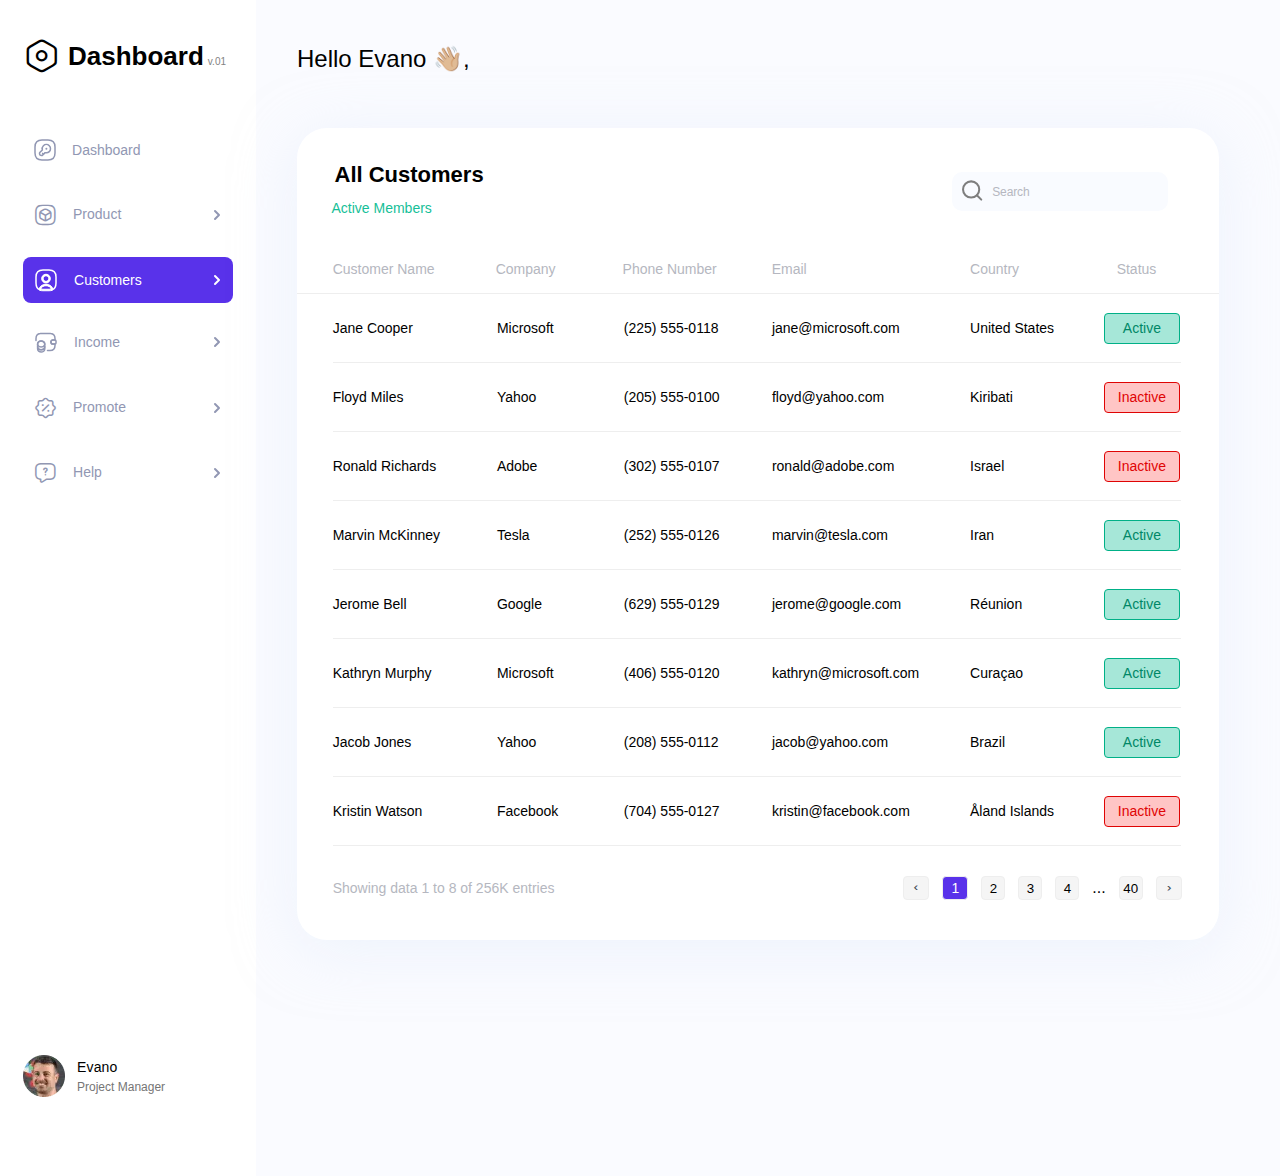
==== docs/index.html @ 61db4e08 "proj" ====
<!DOCTYPE html>
<html lang="en">

<head>
	<meta charset="UTF-8">
	<meta http-equiv="X-UA-Compatible" content="IE=edge">
	<meta name="viewport" content="width=device-width, initial-scale=1.0">
	<meta name="format-detection" content="telephone=no">
	
	<link rel="stylesheet" href="./css/home.min.css">
	<!-- <link rel="shortcut icon" href="img/favicon.ico"> -->
	<title>Home</title>
</head>

<body class="home">
  <div class="wrapper">
    <main class="main">
      <section class="board">
        <div class="board__container">
          <div class="board__block-content">
            <div class="board__block-title">
              <i class="setting"></i>
              <h2 class="board__title">Dashboard</h2>
              <span class="board__elem">v.01</span>
            </div>
            <nav class="board__nav">
              <ul class="board__list">
                <li class="nav-item">
                  <svg width="22" height="22" viewBox="0 0 22 22" fill="none" xmlns="http://www.w3.org/2000/svg">
                    <path d="M8 21H14C19 21 21 19 21 14V8C21 3 19 1 14 1H8C3 1 1 3 1 8V14C1 19 3 21 8 21Z"
                      stroke="#9197B3" stroke-width="1.5" stroke-linecap="round" stroke-linejoin="round" />
                    <path
                      d="M15.28 12.61C14.15 13.74 12.53 14.09 11.1 13.64L8.51001 16.22C8.33001 16.41 7.96001 16.53 7.69001 16.49L6.49001 16.33C6.09001 16.28 5.73001 15.9 5.67001 15.51L5.51001 14.31C5.47001 14.05 5.60001 13.68 5.78001 13.49L8.36001 10.91C7.92001 9.48 8.26001 7.86001 9.39 6.73001C11.01 5.11001 13.65 5.11001 15.28 6.73001C16.9 8.34001 16.9 10.98 15.28 12.61Z"
                      stroke="#9197B3" stroke-width="1.5" stroke-miterlimit="10" stroke-linecap="round"
                      stroke-linejoin="round" />
                    <path d="M9.45 15.28L8.59998 14.42" stroke="#9197B3" stroke-width="1.5" stroke-miterlimit="10"
                      stroke-linecap="round" stroke-linejoin="round" />
                    <path d="M12.3945 9.70001H12.4035" stroke="#9197B3" stroke-width="2" stroke-linecap="round"
                      stroke-linejoin="round" />
                  </svg>
                  <span class="nav-item__text">Dashboard</span>
                </li>
                <li class="nav-item">
    <i class="d"></i>
    <span class="nav-item__text">Product</span>
    <span class="nav-item__ic">
        <svg width="16" height="16" viewBox="0 0 16 16" fill="none" xmlns="http://www.w3.org/2000/svg">
            <path d="M6 12L10 8L6 4" stroke="#9197B3" stroke-width="2" stroke-linecap="round" stroke-linejoin="round" />
        </svg>
    </span>
</li>
                <li class="nav-item">
                  <svg width="24" height="24" viewBox="0 0 24 24" fill="none" xmlns="http://www.w3.org/2000/svg">
                    <path
                      d="M15.0006 22.7498H9.00063C7.68063 22.7498 6.58063 22.6198 5.65063 22.3398C5.31063 22.2398 5.09063 21.9098 5.11063 21.5598C5.36063 18.5698 8.39063 16.2197 12.0006 16.2197C15.6106 16.2197 18.6306 18.5598 18.8906 21.5598C18.9206 21.9198 18.7006 22.2398 18.3506 22.3398C17.4206 22.6198 16.3206 22.7498 15.0006 22.7498ZM6.72063 21.0598C7.38063 21.1898 8.13063 21.2498 9.00063 21.2498H15.0006C15.8706 21.2498 16.6206 21.1898 17.2806 21.0598C16.7506 19.1398 14.5606 17.7197 12.0006 17.7197C9.44063 17.7197 7.25063 19.1398 6.72063 21.0598Z"
                      fill="white" />
                    <path
                      d="M15 2H9C4 2 2 4 2 9V15C2 18.78 3.14 20.85 5.86 21.62C6.08 19.02 8.75 16.97 12 16.97C15.25 16.97 17.92 19.02 18.14 21.62C20.86 20.85 22 18.78 22 15V9C22 4 20 2 15 2ZM12 14.17C10.02 14.17 8.42 12.56 8.42 10.58C8.42 8.60002 10.02 7 12 7C13.98 7 15.58 8.60002 15.58 10.58C15.58 12.56 13.98 14.17 12 14.17Z"
                      stroke="white" stroke-width="1.5" stroke-linecap="round" stroke-linejoin="round" />
                    <path
                      d="M11.9999 14.92C9.60992 14.92 7.66992 12.97 7.66992 10.58C7.66992 8.19002 9.60992 6.25 11.9999 6.25C14.3899 6.25 16.3299 8.19002 16.3299 10.58C16.3299 12.97 14.3899 14.92 11.9999 14.92ZM11.9999 7.75C10.4399 7.75 9.16992 9.02002 9.16992 10.58C9.16992 12.15 10.4399 13.42 11.9999 13.42C13.5599 13.42 14.8299 12.15 14.8299 10.58C14.8299 9.02002 13.5599 7.75 11.9999 7.75Z"
                      fill="white" />
                  </svg>
                  <span class="nav-item__text">Customers</span>
                  <span class="nav-item__ic">
                    <svg width="16" height="16" viewBox="0 0 16 16" fill="none" xmlns="http://www.w3.org/2000/svg">
                      <path d="M6 12L10 8L6 4" stroke="#9197B3" stroke-width="2" stroke-linecap="round"
                        stroke-linejoin="round" />
                    </svg>
                  </span>
                </li>
                <li class="nav-item">
                  <svg width="24" height="24" viewBox="0 0 24 24" fill="none" xmlns="http://www.w3.org/2000/svg">
                    <path
                      d="M10.7516 16.8604V18.8904C10.7516 20.6104 9.15158 22.0004 7.18158 22.0004C5.21158 22.0004 3.60156 20.6104 3.60156 18.8904V16.8604C3.60156 18.5804 5.20158 19.8004 7.18158 19.8004C9.15158 19.8004 10.7516 18.5704 10.7516 16.8604Z"
                      stroke="#9197B3" stroke-width="1.5" stroke-linecap="round" stroke-linejoin="round" />
                    <path
                      d="M10.7501 14.11C10.7501 14.61 10.6101 15.07 10.3701 15.47C9.78006 16.44 8.57004 17.05 7.17004 17.05C5.77004 17.05 4.56003 16.43 3.97003 15.47C3.73003 15.07 3.59009 14.61 3.59009 14.11C3.59009 13.25 3.99007 12.48 4.63007 11.92C5.28007 11.35 6.17003 11.01 7.16003 11.01C8.15003 11.01 9.04006 11.36 9.69006 11.92C10.3501 12.47 10.7501 13.25 10.7501 14.11Z"
                      stroke="#9197B3" stroke-width="1.5" stroke-linecap="round" stroke-linejoin="round" />
                    <path
                      d="M10.7516 14.11V16.86C10.7516 18.58 9.15158 19.8 7.18158 19.8C5.21158 19.8 3.60156 18.57 3.60156 16.86V14.11C3.60156 12.39 5.20158 11 7.18158 11C8.17158 11 9.06161 11.35 9.71161 11.91C10.3516 12.47 10.7516 13.25 10.7516 14.11Z"
                      stroke="#9197B3" stroke-width="1.5" stroke-linecap="round" stroke-linejoin="round" />
                    <path
                      d="M22 10.9699V13.03C22 13.58 21.56 14.0299 21 14.0499H19.0399C17.9599 14.0499 16.97 13.2599 16.88 12.1799C16.82 11.5499 17.0599 10.9599 17.4799 10.5499C17.8499 10.1699 18.36 9.94995 18.92 9.94995H21C21.56 9.96995 22 10.4199 22 10.9699Z"
                      stroke="#9197B3" stroke-width="1.5" stroke-linecap="round" stroke-linejoin="round" />
                    <path
                      d="M2 10.5V8.5C2 5.78 3.64 3.88 6.19 3.56C6.45 3.52 6.72 3.5 7 3.5H16C16.26 3.5 16.51 3.50999 16.75 3.54999C19.33 3.84999 21 5.76 21 8.5V9.95001H18.92C18.36 9.95001 17.85 10.17 17.48 10.55C17.06 10.96 16.82 11.55 16.88 12.18C16.97 13.26 17.96 14.05 19.04 14.05H21V15.5C21 18.5 19 20.5 16 20.5H13.5"
                      stroke="#9197B3" stroke-width="1.5" stroke-linecap="round" stroke-linejoin="round" />
                  </svg>
                  <span class="nav-item__text">Income</span>
                  <span class="nav-item__ic">
                    <svg width="16" height="16" viewBox="0 0 16 16" fill="none" xmlns="http://www.w3.org/2000/svg">
                      <path d="M6 12L10 8L6 4" stroke="#9197B3" stroke-width="2" stroke-linecap="round"
                        stroke-linejoin="round" />
                    </svg>
                  </span>
                </li>
                <li class="nav-item">
    <i class="discount"></i>
    <span class="nav-item__text">Promote</span>
    <span class="nav-item__ic">
        <svg width="16" height="16" viewBox="0 0 16 16" fill="none" xmlns="http://www.w3.org/2000/svg">
            <path d="M6 12L10 8L6 4" stroke="#9197B3" stroke-width="2" stroke-linecap="round" stroke-linejoin="round" />
        </svg>
    </span>
</li>
                <li class="nav-item">
    <i class="question"></i>
    <span class="nav-item__text">Help</span>
    <span class="nav-item__ic">
        <svg width="16" height="16" viewBox="0 0 16 16" fill="none" xmlns="http://www.w3.org/2000/svg">
            <path d="M6 12L10 8L6 4" stroke="#9197B3" stroke-width="2" stroke-linecap="round" stroke-linejoin="round" />
        </svg>
    </span>
</li>
              </ul>
            </nav>
          </div>
          <div class="board__block-user">
            <div class="board__pic">
              <picture>
                <source type="image/webp" srcset="img/gallery/avatar.webp">
                <img src="img/gallery/avatar.png" alt="user">
              </picture>
            </div>
            <div class="board__block-name">
              <span class="board__name">Evano</span>
              <span class="board__desc">Project Manager</span>
            </div>
          </div>
        </div>
      </section>

      <section class="data">
        <div class="data__container">
          <h2 class="visually-hidden">Data base</h2>
          <p class="data__main-text">Hello Evano 👋🏼,</p>
          <div class="data__box">
            <div class="data__board">
              <div class="data__block-text">
                <p class="data__subtitle">All Customers</p>
                <p class="data__text">Active Members</p>
              </div>
              <div class="data__field-wrap">
                <div class="data__field-body">
                  <svg width="24" height="24" viewBox="0 0 24 24" fill="none" xmlns="http://www.w3.org/2000/svg">
                    <path
                      d="M11 19C15.4183 19 19 15.4183 19 11C19 6.58172 15.4183 3 11 3C6.58172 3 3 6.58172 3 11C3 15.4183 6.58172 19 11 19Z"
                      stroke="#7E7E7E" stroke-width="2" stroke-linecap="round" stroke-linejoin="round" />
                    <path d="M21 21L16.65 16.65" stroke="#7E7E7E" stroke-width="2" stroke-linecap="round"
                      stroke-linejoin="round" />
                  </svg>
                  <input class="data__field" type="text" name="texting" placeholder="Search">
                </div>
              </div>
            </div>
            <div class="data__table">
              <div class="data__main-row">
                <span class="data__row-text">Customer Name</span>
                <span class="data__row-text">Company</span>
                <span class="data__row-text">Phone Number</span>
                <span class="data__row-text">Email</span>
                <span class="data__row-text">Country</span>
                <span class="data__row-text">Status</span>
              </div>
              <ul class="data__list">
                <li class="row-active">
    <span class="row-active__text">Jane Cooper</span>
    <span class="row-active__text">Microsoft</span>
    <span class="row-active__text">(225) 555-0118</span>
    <span class="row-active__text">jane@microsoft.com</span>
    <span class="row-active__text">United States</span>
    <span class="active">Active</span>
</li>
                <li class="row-active">
    <span class="row-active__text">Floyd Miles</span>
    <span class="row-active__text">Yahoo</span>
    <span class="row-active__text">(205) 555-0100</span>
    <span class="row-active__text">floyd@yahoo.com</span>
    <span class="row-active__text">Kiribati</span>
    <span class="inactive">Inactive</span>
</li>
                <li class="row-active">
    <span class="row-active__text">Ronald Richards</span>
    <span class="row-active__text">Adobe</span>
    <span class="row-active__text">(302) 555-0107</span>
    <span class="row-active__text">ronald@adobe.com</span>
    <span class="row-active__text">Israel</span>
    <span class="inactive">Inactive</span>
</li>
                <li class="row-active">
    <span class="row-active__text">Marvin McKinney</span>
    <span class="row-active__text">Tesla</span>
    <span class="row-active__text">(252) 555-0126</span>
    <span class="row-active__text">marvin@tesla.com</span>
    <span class="row-active__text">Iran</span>
    <span class="active">Active</span>
</li>
                <li class="row-active">
    <span class="row-active__text">Jerome Bell</span>
    <span class="row-active__text">Google</span>
    <span class="row-active__text">(629) 555-0129</span>
    <span class="row-active__text">jerome@google.com</span>
    <span class="row-active__text">Réunion</span>
    <span class="active">Active</span>
</li>
                <li class="row-active">
    <span class="row-active__text">Kathryn Murphy</span>
    <span class="row-active__text">Microsoft</span>
    <span class="row-active__text">(406) 555-0120</span>
    <span class="row-active__text">kathryn@microsoft.com</span>
    <span class="row-active__text">Curaçao</span>
    <span class="active">Active</span>
</li>
                <li class="row-active">
    <span class="row-active__text">Jacob Jones</span>
    <span class="row-active__text">Yahoo</span>
    <span class="row-active__text">(208) 555-0112</span>
    <span class="row-active__text">jacob@yahoo.com</span>
    <span class="row-active__text">Brazil</span>
    <span class="active">Active</span>
</li>
                <li class="row-active">
    <span class="row-active__text">Kristin Watson</span>
    <span class="row-active__text">Facebook</span>
    <span class="row-active__text">(704) 555-0127</span>
    <span class="row-active__text">kristin@facebook.com</span>
    <span class="row-active__text">Åland Islands</span>
    <span class="inactive">Inactive</span>
</li>
              </ul>
            </div>
            <div class="data__footer-block">
              <p class="data__par">Showing data 1 to 8 of 256K entries</p>
              <ul class="data__pagination">
                <li class="data__item">
                  <button class="data__pag"><i class="arrow-pag"></i></button>
                </li>
                <li class="pag"><button class="pag__text pag-btn">1</button></li>
                <li class="pag"><button class="pag__text pag-btn">2</button></li>
                <li class="pag"><button class="pag__text pag-btn">3</button></li>
                <li class="pag"><button class="pag__text pag-btn">4</button></li>
                <span class="data__points">...</span>
                <li class="pag"><button class="pag__text pag-btn">40</button></li>
                <li class="data__item">
                  <button class="data__pag data__pag-second"><i class="arrow-pag"></i></button>
                </li>
              </ul>
            </div>
          </div>
        </div>
      </section>
    </main>
  </div>
  
<script src="js/script.min.js"></script>
</body>

</html>
---- docs/css/home.min.css ----
@charset "UTF-8";html{scroll-behavior:smooth}a,abbr,acronym,address,applet,article,aside,audio,b,big,blockquote,body,canvas,caption,center,cite,code,dd,del,details,dfn,div,dl,dt,em,embed,fieldset,figcaption,figure,footer,form,h1,h2,h3,h4,h5,h6,header,hgroup,html,i,iframe,img,input,ins,kbd,label,legend,li,mark,menu,nav,object,ol,output,p,pre,q,ruby,s,samp,section,small,span,strike,strong,sub,summary,sup,table,tbody,td,textarea,tfoot,th,thead,time,tr,tt,u,ul,var,video{margin:0;padding:0;border:0;font-size:100%;font:inherit;vertical-align:baseline;box-sizing:border-box}body,html{position:relative;min-height:100%}article,aside,details,figcaption,figure,footer,header,hgroup,menu,nav,section{display:block}ol,ul{list-style:none}blockquote,q{quotes:none}blockquote:after,blockquote:before,q:after,q:before{content:"";content:none}table{border-collapse:collapse;border-spacing:0}a{color:inherit;text-decoration:none}input{color:inherit}input::-moz-placeholder{color:inherit;font-size:1em}input::placeholder{color:inherit;font-size:1em}input:focus{outline:0}button{color:inherit;border:none;background-color:transparent;padding:0}@font-face{font-family:Montserrat;font-display:swap;font-style:normal;font-weight:400;src:url(../fonts/Poppins-Regular.woff) format("woff"),url(../fonts/Poppins-Regular.woff2) format("woff2")}@font-face{font-family:Montserrat;font-display:swap;font-style:normal;font-weight:500;src:url(../fonts/Poppins-Medium.woff) format("woff"),url(../fonts/Poppins-Medium.woff2) format("woff2")}@font-face{font-family:Montserrat;font-display:swap;font-style:normal;font-weight:600;src:url(../fonts/Poppins-SemiBold.woff) format("woff"),url(../fonts/Poppins-SemiBold.woff2) format("woff2")}@font-face{font-family:icons;src:url(../fonts/icons.eot?ddprne);src:url(../fonts/icons.eot?ddprne#iefix) format("embedded-opentype"),url(../fonts/icons.ttf?ddprne) format("truetype"),url(../fonts/icons.woff?ddprne) format("woff"),url(../fonts/icons.svg?ddprne#icomoon) format("svg");font-weight:400;font-style:normal;font-display:block}i{font-family:icons!important;speak:never;font-style:normal;font-weight:400;font-variant:normal;text-transform:none;line-height:1;-webkit-font-smoothing:antialiased;-moz-osx-font-smoothing:grayscale}.d:before{content:"\e900"}.arrow:before{content:"\e901"}.arrow-pag:before{content:"\e902"}.discount:before{content:"\e903"}.key:before{content:"\e904"}.question:before{content:"\e905"}.search:before{content:"\e906"}.setting:before{content:"\e907"}.user:before{content:"\e908"}.wallet:before{content:"\e909"}body.lock{overflow:hidden}body{line-height:1;font-family:Poppins,sans-serif;font-size:1em;font-weight:400}[class*=__container]{padding-left:5.3333333333%;padding-right:5.3333333333%}.wrapper{display:flex;flex-direction:column;justify-content:space-between;min-height:100vh}main{flex:1 1 auto}img{max-width:100%;height:auto}.visually-hidden{position:absolute;width:1px;height:1px;margin:-1px;border:0;padding:0;white-space:nowrap;-webkit-clip-path:inset(100%);clip-path:inset(100%);clip:rect(0 0 0 0);overflow:hidden}.header{position:relative}.header__body{min-height:70px;display:flex;justify-content:space-between;align-items:center}.header__logo{z-index:2;font-size:35px;transition:.3s}.header__list{display:flex;gap:15px}.header__list li{cursor:pointer;transition:.3s;font-size:1.875em;line-height:.8}.header__list a{display:flex;justify-content:center}.header.active:before{left:0}.burger{position:relative;z-index:2;min-height:40px;width:40px;margin-left:-5px;display:flex;align-items:center;justify-content:center;transition:.3s;cursor:pointer}.burger__wrapper{width:30px;height:20px;position:relative;display:flex;flex-direction:column}.burger__wrapper span,.burger__wrapper:after,.burger__wrapper:before{width:100%;height:2px;background-color:#000;transition:.3s;transform:translate(0,0);position:relative;left:0}.burger__wrapper:before{content:"";animation:.7s forwards burgerTopDisabled}.burger__wrapper:after{content:"";animation:.7s forwards burgerBottomDisabled}.burger__wrapper span{top:50%;transform:translate(0,-150%);transition:background-color .3s,transform .3s}@keyframes burgerTopDisabled{0%{top:50%;transform:translate(0,-50%) rotate(-45deg)}50%{top:50%;transform:translate(0,-50%)}100%{top:0;transform:translate(0,0)}}@keyframes burgerBottomDisabled{0%{top:50%;transform:translate(0,-250%) rotate(45deg)}50%{top:50%;transform:translate(0,-250%)}100%{top:100%;transform:translate(0,-300%)}}.burger.active .burger__wrapper:before{animation:.7s forwards burgerTopActive}.burger.active .burger__wrapper span{transform:translate(0,-150%) scale(0);transition:background-color .3s,transform .3s .3s}.burger.active .burger__wrapper:after{animation:.7s forwards burgerBottomActive}@keyframes burgerTopActive{0%{top:0;transform:translate(0,0)}50%{top:50%;transform:translate(0,-50%)}100%{top:50%;transform:translate(0,-50%) rotate(-45deg)}}@keyframes burgerBottomActive{0%{top:100%;transform:translate(0,-300%)}50%{top:50%;transform:translate(0,-250%)}100%{top:50%;transform:translate(0,-250%) rotate(45deg)}}.pop-up{position:fixed;background-color:rgba(0,0,0,.9);width:100vw;height:100vh;z-index:100}.pop-up.active{z-index:100;opacity:1;pointer-events:all}.pop-up__wrapper{position:absolute;top:0;left:0;bottom:0;right:0;padding:200px}.pop-up__body{overflow:auto;max-height:100%;background-color:rgba(233,233,233,.33);padding:50px}.pop-up__body p{font-size:1.5em;line-height:1.3333333333;color:#fff}.spoiler{padding-left:20px;padding-right:20px;background-color:#000;color:#fff}.spoiler__preview{cursor:pointer;padding-top:20px;padding-bottom:20px;position:relative;display:flex;justify-content:space-between;align-items:center}.spoiler__icon{transition:.3s}.spoiler__wrapper{height:0;overflow:hidden;transition:.5s}.spoiler__body{padding-top:30px;padding-bottom:30px}.spoiler.opened .spoiler__icon{transform:rotate(180deg)}.dropdown{position:relative;margin-bottom:25px}.dropdown__select{display:flex;justify-content:space-between;align-items:center;cursor:pointer;padding:15px;background-color:rgba(31,51,71,.9);border-radius:5px;text-align:center;transition:background .3s}.dropdown__select:hover{background:#323741}.dropdown__selected{font-size:1.25em;line-height:1.2;color:#fff}.dropdown__caret{width:0;height:0;border-left:9px solid transparent;border-right:9px solid transparent;border-top:8px solid #fff;transition:.3s}.dropdown__menu{display:none;background-color:#fff;position:absolute;left:50%;transform:translateX(-50%);transition:.2s;display:0;opacity:0;z-index:1;width:100%;border:1px solid #d3d3d3}.dropdown__item{padding:15px;font-size:1.125em;line-height:1.3333333333;cursor:pointer;color:#1f3347}.dropdown__item:hover{background:#dcdcdc}.caret-rotate{transform:rotate(180deg)}.dropdown-active{background:#d3d3d3}.menu-open{display:block;opacity:1}.opened .arrow{transform:rotate(270deg)}.opened .footer__column-block-text{height:auto}.active{display:flex;justify-content:center;align-items:center;color:#008767;background-color:rgba(22,192,152,.3803921569);border:1px solid #00b087;border-radius:4px;padding:4px 12px;font-size:.875em;line-height:1.5;font-weight:500}.inactive{display:flex;justify-content:center;align-items:center;color:#df0404;background-color:#ffc5c5;border:1px solid #df0404;border-radius:4px;padding:4px 12px;font-size:.875em;line-height:1.5;font-weight:500}.nav-item{color:#9197b3;display:flex;align-items:center;gap:16px;cursor:pointer;border-radius:8px;padding:11px 8px 11px 11px}.nav-item:hover{background-color:#c9bdf8}.nav-item:hover .nav-item__text{color:#fff}.nav-item:hover svg path{stroke:#fff}.nav-item:hover .d,.nav-item:hover .discount,.nav-item:hover .question{color:#fff}.nav-item__text{font-weight:500;font-size:.875em;line-height:1.5}.nav-item__ic{display:flex;justify-content:center;align-items:center;margin-left:auto}.nav-item svg path{stroke:#9197b3}.nav-item.current{background-color:#5932ea}.nav-item.current .nav-item__text{color:#fff}.nav-item.current svg path{stroke:#fff}.nav-item.current .d,.nav-item.current .discount,.nav-item.current .question{color:#fff}.nav-item:nth-child(4){margin-top:-4px}.d,.discount,.question{font-size:1.4375em}.pag__text{display:flex;justify-content:center;align-items:center;width:24px;height:24px;background:#f5f5f5;border:1px solid #eee;border-radius:4px}.row-active{padding-top:19px;padding-bottom:19px;display:grid;grid-template-columns:17.6% 13.2% 15.7% 21.6% 14% 9%;align-items:center;gap:15px;position:relative}.row-active::after{content:"";position:absolute;background-color:#eee;width:100%;height:1px;bottom:0}.row-active__text{display:inline-block;font-weight:500;font-size:.875em;line-height:1.5}.btn{cursor:pointer;border-radius:.5rem;background-color:#00e1ff;min-width:100px;max-width:300px;min-height:40px;max-height:70px;transition:.3s;padding:10px 15px}.btn:hover{transform:scale(1.2);background-color:#42d9ff}.btn:active{background-color:#0eebff}.btn.modify{color:red;background-color:#000}.main{display:flex}.board{flex:0 1 21.25vw}.board__container{height:100%;display:flex;flex-direction:column;justify-content:space-between;padding-top:37px;padding-left:9%;padding-right:9%}.board__block-title{display:flex;margin-bottom:52px}.board__title{font-weight:600;font-size:1.625em;line-height:1.5;color:#000;margin-right:4px}.board__elem{font-weight:500;font-size:.625em;line-height:1.5;color:#838383;align-self:flex-end;padding-bottom:7px}.board__list{display:flex;flex-direction:column;gap:20px}.board__block-user{margin-top:auto;display:flex;padding-bottom:76px;gap:12px}.board__block-name{display:flex;flex-direction:column;padding-top:2px}.board__name{color:#000;display:block;font-size:.875em;line-height:1.5;letter-spacing:.01em}.board__desc{color:#757575;font-size:.75em;line-height:1.5;display:block}.setting{color:#000;font-size:2.3125em;margin-right:8px}.arrow{color:red;font-size:.625em}.data{background-color:#fafbff;flex:1 1 auto}.data__container{padding:41px 8.4% 23% 6.3%}.data__main-text{color:#000;font-weight:500;font-size:1.5em;line-height:1.5;margin-bottom:51px}.data__box{background-color:#fff;box-shadow:0 10px 60px rgba(226,236,249,.5);border-radius:30px}.data__board{display:flex;justify-content:space-between;flex-wrap:wrap;gap:15px;padding-top:30px;padding-left:3.75%;padding-right:5.5%;margin-bottom:26px}.data__subtitle{font-weight:600;font-size:1.375em;line-height:1.5;color:#000;margin-bottom:7px;padding-left:3px}.data__text{color:#16c098;font-size:.875em;line-height:1.5}.data__field-wrap{padding-top:14px;flex:0 1 auto;align-self:flex-start;max-width:216px}.data__field-wrap svg{width:29px;height:27px}.data__field-wrap svg path{stroke:#7e7e7e}.data__field-body{display:flex;gap:8px;background-color:#f9fbff;border-radius:10px;padding:5px 8px 7px}.data__field{background-color:transparent;width:100%;height:auto}.data__field::-moz-placeholder{color:#b5b7c0;font-size:.75em;line-height:1.5;letter-spacing:-.01em}.data__field::placeholder{color:#b5b7c0;font-size:.75em;line-height:1.5;letter-spacing:-.01em}.data__main-row{display:grid;grid-template-columns:18% 13.6% 16.3% 22.3% 16% 10%;gap:15px;flex-wrap:wrap;position:relative;padding:14px 6.875% 14px 3.875%}.data__main-row::after{content:"";position:absolute;background-color:#eee;width:100%;height:1px;bottom:0}.data__row-text{display:block;color:#b5b7c0;font-weight:500;font-size:.875em;line-height:1.5;width:-moz-max-content;width:max-content}.data__list{padding-left:3.875%;padding-right:4.125%}.data__footer-block{display:flex;justify-content:space-between;padding:30px 4% 40px 3.875%}.data__par{font-weight:500;font-size:.875em;line-height:1.5;color:#b5b7c0;padding-top:2px}.data__pagination{display:flex;gap:13px}.data__pag{display:flex;justify-content:center;align-items:center;width:26px;height:24px;background:#f5f5f5;border:1px solid #eee;border-radius:4px;font-weight:500;cursor:pointer}.data__pag .active{background-color:#5932ea}.data__points{padding-top:4px}.data__pag-second .arrow-pag{transform:rotate(180deg)}.pag-btn{cursor:pointer;width:24px;height:24px}.pag-btn:hover{background-color:#c9bdf8}.pag-btn.active{background-color:#5932ea;color:#fff}.arrow-pag{color:#404b52;font-size:.4375em}@media (min-width:1000px){.header__logo:hover{transform:scale(1.2)}.header__list{align-items:center}.header__list li:hover{transform:scale(1.2)}.accord__preview i,.burger{display:none}}@media (max-width:1349px){.board{flex:0 1 20vw}.data__container{padding-left:4%;padding-right:6%}}@media (max-width:1249px){.active,.inactive{padding:4px 7px}.board__title{font-size:1.4375em;line-height:1.1739130435}.board__elem{padding-bottom:2px}.setting{font-size:1.4375em}}@media (max-width:1149px){.nav-item{padding:11px 6px 11px 8px}.row-active{grid-template-columns:16% 11% 15.7% 23.6% 14% 9.8%}.board{flex:0 1 18vw}.board__container{padding-left:5%;padding-right:5%}.board__title{font-size:1.1875em;line-height:1.3157894737;margin-right:3px}.setting{font-size:1.25em;margin-right:3px}.data__container{padding-left:3%;padding-right:4.5%}.data__main-row{grid-template-columns:16% 11% 15.7% 22.6% 14% 9.8%;padding-left:2.625%;padding-right:2.875%}.data__list{padding-left:2.625%;padding-right:2.875%}.data__footer-block{flex-wrap:wrap;gap:35px;padding-left:2.625%;padding-right:2.875%}}@media (max-width:999px){.header:before{content:"";position:absolute;top:0;left:-100vw;height:100%;background-color:#a7afe2;z-index:1;transition:.3s}.header__nav{overflow:auto;left:-100vw;top:0;height:100vh;position:absolute;background-color:#a7afe2;transition:.3s;padding:100px 3.90625% 20px}.header__list{flex-direction:column}.header.active .header__nav{left:0}.accord__column{position:relative}.accord__column:not(:last-child)::after{content:"";position:absolute;bottom:0;background-color:rgba(17,17,17,.2);width:100%;height:1px}.accord__preview{display:flex;align-items:center;justify-content:space-between;padding:15px 0}.accord__preview i{transform:rotate(90deg);transition:.5s}.accord__column-block-text{height:0;overflow:hidden;transition:.5s}.main{flex-direction:column}.board__block-title{margin-bottom:30px}.board__title{font-size:1.4375em;line-height:1.1739130435}.board__nav{margin-bottom:30px}.setting{font-size:1.4375em;margin-right:8px}}@media (max-width:799px){.data__main-row,.row-active{grid-template-columns:1fr 1fr 1fr}}@media (max-width:767px){.header:before{width:100vw}.header__nav{width:100vw;align-items:center}.header__list{align-items:center;gap:20px}.header__list li{width:100%}}@media (max-width:649px){.data__main-row,.row-active{grid-template-columns:1fr 1fr}}@media (min-width:768px) and (max-width:999px){.header:before,.header__nav{width:40vw}}
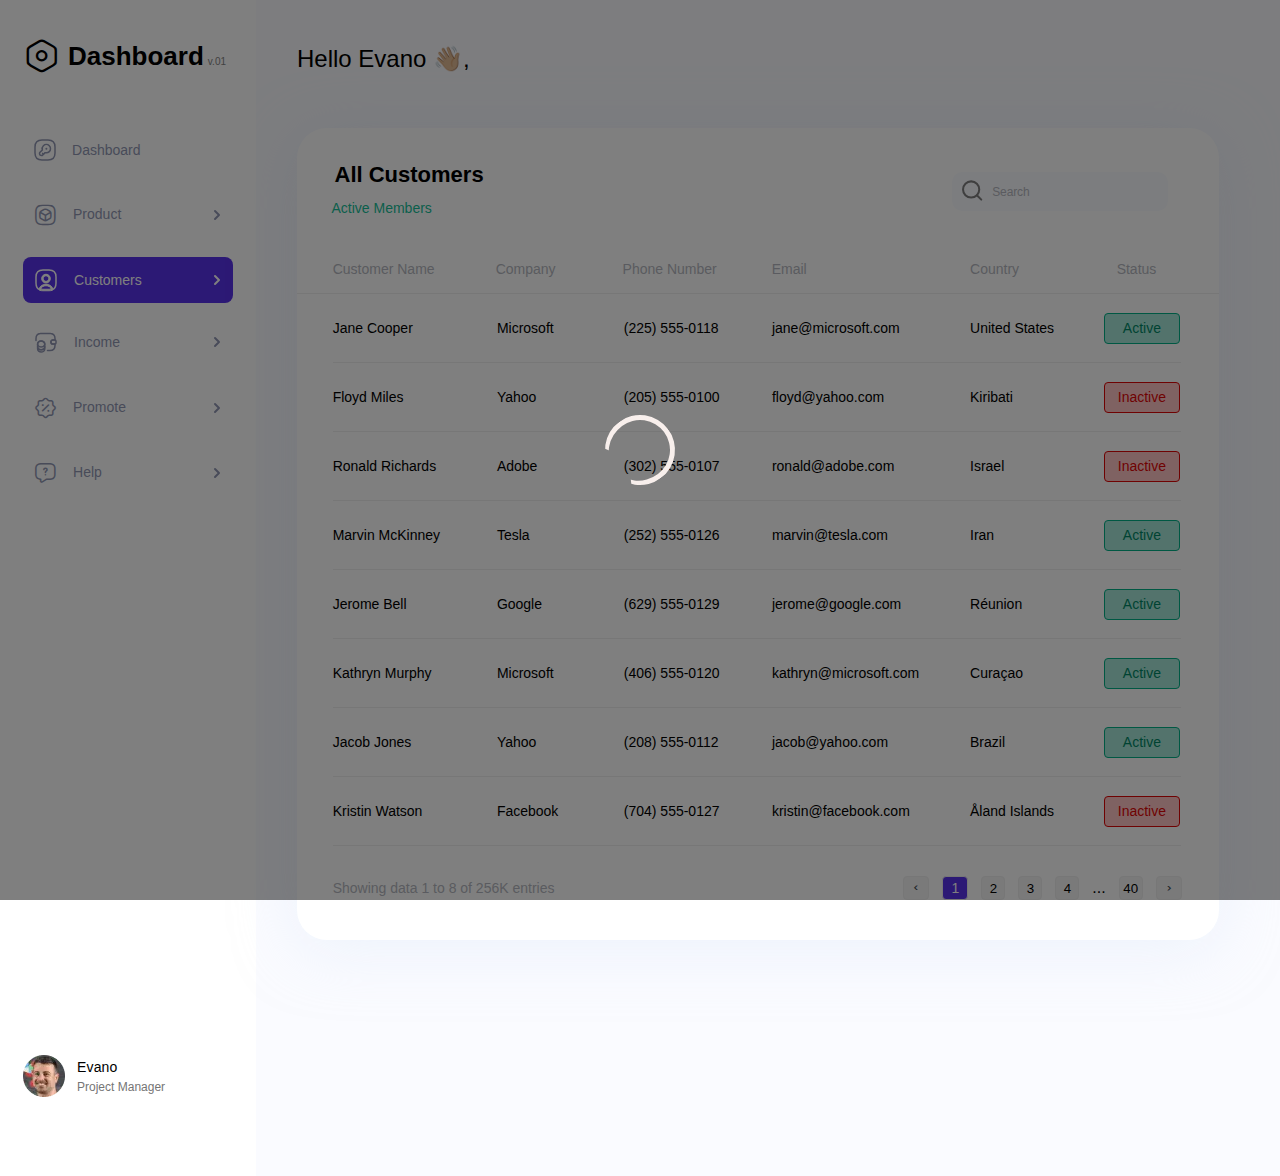
==== commit 13bce18a: "preloader" ====
--- a/docs/index.html
+++ b/docs/index.html
@@ -250,6 +250,22 @@
           </div>
         </div>
       </section>
+      <div id="preloader-container">
+        <div id="preloader"></div>
+      </div>
+
+      <!-- <div class="loadingio-spinner-gear-fsek8guv7i">
+        <div class="ldio-rhbikqx7krf">
+          <div>
+            <div></div>
+            <div></div>
+            <div></div>
+            <div></div>
+            <div></div>
+            <div></div>
+          </div>
+        </div>
+      </div> -->
     </main>
   </div>
   
--- a/docs/css/home.min.css
+++ b/docs/css/home.min.css
@@ -1 +1 @@
-@charset "UTF-8";html{scroll-behavior:smooth}a,abbr,acronym,address,applet,article,aside,audio,b,big,blockquote,body,canvas,caption,center,cite,code,dd,del,details,dfn,div,dl,dt,em,embed,fieldset,figcaption,figure,footer,form,h1,h2,h3,h4,h5,h6,header,hgroup,html,i,iframe,img,input,ins,kbd,label,legend,li,mark,menu,nav,object,ol,output,p,pre,q,ruby,s,samp,section,small,span,strike,strong,sub,summary,sup,table,tbody,td,textarea,tfoot,th,thead,time,tr,tt,u,ul,var,video{margin:0;padding:0;border:0;font-size:100%;font:inherit;vertical-align:baseline;box-sizing:border-box}body,html{position:relative;min-height:100%}article,aside,details,figcaption,figure,footer,header,hgroup,menu,nav,section{display:block}ol,ul{list-style:none}blockquote,q{quotes:none}blockquote:after,blockquote:before,q:after,q:before{content:"";content:none}table{border-collapse:collapse;border-spacing:0}a{color:inherit;text-decoration:none}input{color:inherit}input::-moz-placeholder{color:inherit;font-size:1em}input::placeholder{color:inherit;font-size:1em}input:focus{outline:0}button{color:inherit;border:none;background-color:transparent;padding:0}@font-face{font-family:Montserrat;font-display:swap;font-style:normal;font-weight:400;src:url(../fonts/Poppins-Regular.woff) format("woff"),url(../fonts/Poppins-Regular.woff2) format("woff2")}@font-face{font-family:Montserrat;font-display:swap;font-style:normal;font-weight:500;src:url(../fonts/Poppins-Medium.woff) format("woff"),url(../fonts/Poppins-Medium.woff2) format("woff2")}@font-face{font-family:Montserrat;font-display:swap;font-style:normal;font-weight:600;src:url(../fonts/Poppins-SemiBold.woff) format("woff"),url(../fonts/Poppins-SemiBold.woff2) format("woff2")}@font-face{font-family:icons;src:url(../fonts/icons.eot?ddprne);src:url(../fonts/icons.eot?ddprne#iefix) format("embedded-opentype"),url(../fonts/icons.ttf?ddprne) format("truetype"),url(../fonts/icons.woff?ddprne) format("woff"),url(../fonts/icons.svg?ddprne#icomoon) format("svg");font-weight:400;font-style:normal;font-display:block}i{font-family:icons!important;speak:never;font-style:normal;font-weight:400;font-variant:normal;text-transform:none;line-height:1;-webkit-font-smoothing:antialiased;-moz-osx-font-smoothing:grayscale}.d:before{content:"\e900"}.arrow:before{content:"\e901"}.arrow-pag:before{content:"\e902"}.discount:before{content:"\e903"}.key:before{content:"\e904"}.question:before{content:"\e905"}.search:before{content:"\e906"}.setting:before{content:"\e907"}.user:before{content:"\e908"}.wallet:before{content:"\e909"}body.lock{overflow:hidden}body{line-height:1;font-family:Poppins,sans-serif;font-size:1em;font-weight:400}[class*=__container]{padding-left:5.3333333333%;padding-right:5.3333333333%}.wrapper{display:flex;flex-direction:column;justify-content:space-between;min-height:100vh}main{flex:1 1 auto}img{max-width:100%;height:auto}.visually-hidden{position:absolute;width:1px;height:1px;margin:-1px;border:0;padding:0;white-space:nowrap;-webkit-clip-path:inset(100%);clip-path:inset(100%);clip:rect(0 0 0 0);overflow:hidden}.header{position:relative}.header__body{min-height:70px;display:flex;justify-content:space-between;align-items:center}.header__logo{z-index:2;font-size:35px;transition:.3s}.header__list{display:flex;gap:15px}.header__list li{cursor:pointer;transition:.3s;font-size:1.875em;line-height:.8}.header__list a{display:flex;justify-content:center}.header.active:before{left:0}.burger{position:relative;z-index:2;min-height:40px;width:40px;margin-left:-5px;display:flex;align-items:center;justify-content:center;transition:.3s;cursor:pointer}.burger__wrapper{width:30px;height:20px;position:relative;display:flex;flex-direction:column}.burger__wrapper span,.burger__wrapper:after,.burger__wrapper:before{width:100%;height:2px;background-color:#000;transition:.3s;transform:translate(0,0);position:relative;left:0}.burger__wrapper:before{content:"";animation:.7s forwards burgerTopDisabled}.burger__wrapper:after{content:"";animation:.7s forwards burgerBottomDisabled}.burger__wrapper span{top:50%;transform:translate(0,-150%);transition:background-color .3s,transform .3s}@keyframes burgerTopDisabled{0%{top:50%;transform:translate(0,-50%) rotate(-45deg)}50%{top:50%;transform:translate(0,-50%)}100%{top:0;transform:translate(0,0)}}@keyframes burgerBottomDisabled{0%{top:50%;transform:translate(0,-250%) rotate(45deg)}50%{top:50%;transform:translate(0,-250%)}100%{top:100%;transform:translate(0,-300%)}}.burger.active .burger__wrapper:before{animation:.7s forwards burgerTopActive}.burger.active .burger__wrapper span{transform:translate(0,-150%) scale(0);transition:background-color .3s,transform .3s .3s}.burger.active .burger__wrapper:after{animation:.7s forwards burgerBottomActive}@keyframes burgerTopActive{0%{top:0;transform:translate(0,0)}50%{top:50%;transform:translate(0,-50%)}100%{top:50%;transform:translate(0,-50%) rotate(-45deg)}}@keyframes burgerBottomActive{0%{top:100%;transform:translate(0,-300%)}50%{top:50%;transform:translate(0,-250%)}100%{top:50%;transform:translate(0,-250%) rotate(45deg)}}.pop-up{position:fixed;background-color:rgba(0,0,0,.9);width:100vw;height:100vh;z-index:100}.pop-up.active{z-index:100;opacity:1;pointer-events:all}.pop-up__wrapper{position:absolute;top:0;left:0;bottom:0;right:0;padding:200px}.pop-up__body{overflow:auto;max-height:100%;background-color:rgba(233,233,233,.33);padding:50px}.pop-up__body p{font-size:1.5em;line-height:1.3333333333;color:#fff}.spoiler{padding-left:20px;padding-right:20px;background-color:#000;color:#fff}.spoiler__preview{cursor:pointer;padding-top:20px;padding-bottom:20px;position:relative;display:flex;justify-content:space-between;align-items:center}.spoiler__icon{transition:.3s}.spoiler__wrapper{height:0;overflow:hidden;transition:.5s}.spoiler__body{padding-top:30px;padding-bottom:30px}.spoiler.opened .spoiler__icon{transform:rotate(180deg)}.dropdown{position:relative;margin-bottom:25px}.dropdown__select{display:flex;justify-content:space-between;align-items:center;cursor:pointer;padding:15px;background-color:rgba(31,51,71,.9);border-radius:5px;text-align:center;transition:background .3s}.dropdown__select:hover{background:#323741}.dropdown__selected{font-size:1.25em;line-height:1.2;color:#fff}.dropdown__caret{width:0;height:0;border-left:9px solid transparent;border-right:9px solid transparent;border-top:8px solid #fff;transition:.3s}.dropdown__menu{display:none;background-color:#fff;position:absolute;left:50%;transform:translateX(-50%);transition:.2s;display:0;opacity:0;z-index:1;width:100%;border:1px solid #d3d3d3}.dropdown__item{padding:15px;font-size:1.125em;line-height:1.3333333333;cursor:pointer;color:#1f3347}.dropdown__item:hover{background:#dcdcdc}.caret-rotate{transform:rotate(180deg)}.dropdown-active{background:#d3d3d3}.menu-open{display:block;opacity:1}.opened .arrow{transform:rotate(270deg)}.opened .footer__column-block-text{height:auto}.active{display:flex;justify-content:center;align-items:center;color:#008767;background-color:rgba(22,192,152,.3803921569);border:1px solid #00b087;border-radius:4px;padding:4px 12px;font-size:.875em;line-height:1.5;font-weight:500}.inactive{display:flex;justify-content:center;align-items:center;color:#df0404;background-color:#ffc5c5;border:1px solid #df0404;border-radius:4px;padding:4px 12px;font-size:.875em;line-height:1.5;font-weight:500}.nav-item{color:#9197b3;display:flex;align-items:center;gap:16px;cursor:pointer;border-radius:8px;padding:11px 8px 11px 11px}.nav-item:hover{background-color:#c9bdf8}.nav-item:hover .nav-item__text{color:#fff}.nav-item:hover svg path{stroke:#fff}.nav-item:hover .d,.nav-item:hover .discount,.nav-item:hover .question{color:#fff}.nav-item__text{font-weight:500;font-size:.875em;line-height:1.5}.nav-item__ic{display:flex;justify-content:center;align-items:center;margin-left:auto}.nav-item svg path{stroke:#9197b3}.nav-item.current{background-color:#5932ea}.nav-item.current .nav-item__text{color:#fff}.nav-item.current svg path{stroke:#fff}.nav-item.current .d,.nav-item.current .discount,.nav-item.current .question{color:#fff}.nav-item:nth-child(4){margin-top:-4px}.d,.discount,.question{font-size:1.4375em}.pag__text{display:flex;justify-content:center;align-items:center;width:24px;height:24px;background:#f5f5f5;border:1px solid #eee;border-radius:4px}.row-active{padding-top:19px;padding-bottom:19px;display:grid;grid-template-columns:17.6% 13.2% 15.7% 21.6% 14% 9%;align-items:center;gap:15px;position:relative}.row-active::after{content:"";position:absolute;background-color:#eee;width:100%;height:1px;bottom:0}.row-active__text{display:inline-block;font-weight:500;font-size:.875em;line-height:1.5}.btn{cursor:pointer;border-radius:.5rem;background-color:#00e1ff;min-width:100px;max-width:300px;min-height:40px;max-height:70px;transition:.3s;padding:10px 15px}.btn:hover{transform:scale(1.2);background-color:#42d9ff}.btn:active{background-color:#0eebff}.btn.modify{color:red;background-color:#000}.main{display:flex}.board{flex:0 1 21.25vw}.board__container{height:100%;display:flex;flex-direction:column;justify-content:space-between;padding-top:37px;padding-left:9%;padding-right:9%}.board__block-title{display:flex;margin-bottom:52px}.board__title{font-weight:600;font-size:1.625em;line-height:1.5;color:#000;margin-right:4px}.board__elem{font-weight:500;font-size:.625em;line-height:1.5;color:#838383;align-self:flex-end;padding-bottom:7px}.board__list{display:flex;flex-direction:column;gap:20px}.board__block-user{margin-top:auto;display:flex;padding-bottom:76px;gap:12px}.board__block-name{display:flex;flex-direction:column;padding-top:2px}.board__name{color:#000;display:block;font-size:.875em;line-height:1.5;letter-spacing:.01em}.board__desc{color:#757575;font-size:.75em;line-height:1.5;display:block}.setting{color:#000;font-size:2.3125em;margin-right:8px}.arrow{color:red;font-size:.625em}.data{background-color:#fafbff;flex:1 1 auto}.data__container{padding:41px 8.4% 23% 6.3%}.data__main-text{color:#000;font-weight:500;font-size:1.5em;line-height:1.5;margin-bottom:51px}.data__box{background-color:#fff;box-shadow:0 10px 60px rgba(226,236,249,.5);border-radius:30px}.data__board{display:flex;justify-content:space-between;flex-wrap:wrap;gap:15px;padding-top:30px;padding-left:3.75%;padding-right:5.5%;margin-bottom:26px}.data__subtitle{font-weight:600;font-size:1.375em;line-height:1.5;color:#000;margin-bottom:7px;padding-left:3px}.data__text{color:#16c098;font-size:.875em;line-height:1.5}.data__field-wrap{padding-top:14px;flex:0 1 auto;align-self:flex-start;max-width:216px}.data__field-wrap svg{width:29px;height:27px}.data__field-wrap svg path{stroke:#7e7e7e}.data__field-body{display:flex;gap:8px;background-color:#f9fbff;border-radius:10px;padding:5px 8px 7px}.data__field{background-color:transparent;width:100%;height:auto}.data__field::-moz-placeholder{color:#b5b7c0;font-size:.75em;line-height:1.5;letter-spacing:-.01em}.data__field::placeholder{color:#b5b7c0;font-size:.75em;line-height:1.5;letter-spacing:-.01em}.data__main-row{display:grid;grid-template-columns:18% 13.6% 16.3% 22.3% 16% 10%;gap:15px;flex-wrap:wrap;position:relative;padding:14px 6.875% 14px 3.875%}.data__main-row::after{content:"";position:absolute;background-color:#eee;width:100%;height:1px;bottom:0}.data__row-text{display:block;color:#b5b7c0;font-weight:500;font-size:.875em;line-height:1.5;width:-moz-max-content;width:max-content}.data__list{padding-left:3.875%;padding-right:4.125%}.data__footer-block{display:flex;justify-content:space-between;padding:30px 4% 40px 3.875%}.data__par{font-weight:500;font-size:.875em;line-height:1.5;color:#b5b7c0;padding-top:2px}.data__pagination{display:flex;gap:13px}.data__pag{display:flex;justify-content:center;align-items:center;width:26px;height:24px;background:#f5f5f5;border:1px solid #eee;border-radius:4px;font-weight:500;cursor:pointer}.data__pag .active{background-color:#5932ea}.data__points{padding-top:4px}.data__pag-second .arrow-pag{transform:rotate(180deg)}.pag-btn{cursor:pointer;width:24px;height:24px}.pag-btn:hover{background-color:#c9bdf8}.pag-btn.active{background-color:#5932ea;color:#fff}.arrow-pag{color:#404b52;font-size:.4375em}@media (min-width:1000px){.header__logo:hover{transform:scale(1.2)}.header__list{align-items:center}.header__list li:hover{transform:scale(1.2)}.accord__preview i,.burger{display:none}}@media (max-width:1349px){.board{flex:0 1 20vw}.data__container{padding-left:4%;padding-right:6%}}@media (max-width:1249px){.active,.inactive{padding:4px 7px}.board__title{font-size:1.4375em;line-height:1.1739130435}.board__elem{padding-bottom:2px}.setting{font-size:1.4375em}}@media (max-width:1149px){.nav-item{padding:11px 6px 11px 8px}.row-active{grid-template-columns:16% 11% 15.7% 23.6% 14% 9.8%}.board{flex:0 1 18vw}.board__container{padding-left:5%;padding-right:5%}.board__title{font-size:1.1875em;line-height:1.3157894737;margin-right:3px}.setting{font-size:1.25em;margin-right:3px}.data__container{padding-left:3%;padding-right:4.5%}.data__main-row{grid-template-columns:16% 11% 15.7% 22.6% 14% 9.8%;padding-left:2.625%;padding-right:2.875%}.data__list{padding-left:2.625%;padding-right:2.875%}.data__footer-block{flex-wrap:wrap;gap:35px;padding-left:2.625%;padding-right:2.875%}}@media (max-width:999px){.header:before{content:"";position:absolute;top:0;left:-100vw;height:100%;background-color:#a7afe2;z-index:1;transition:.3s}.header__nav{overflow:auto;left:-100vw;top:0;height:100vh;position:absolute;background-color:#a7afe2;transition:.3s;padding:100px 3.90625% 20px}.header__list{flex-direction:column}.header.active .header__nav{left:0}.accord__column{position:relative}.accord__column:not(:last-child)::after{content:"";position:absolute;bottom:0;background-color:rgba(17,17,17,.2);width:100%;height:1px}.accord__preview{display:flex;align-items:center;justify-content:space-between;padding:15px 0}.accord__preview i{transform:rotate(90deg);transition:.5s}.accord__column-block-text{height:0;overflow:hidden;transition:.5s}.main{flex-direction:column}.board__block-title{margin-bottom:30px}.board__title{font-size:1.4375em;line-height:1.1739130435}.board__nav{margin-bottom:30px}.setting{font-size:1.4375em;margin-right:8px}}@media (max-width:799px){.data__main-row,.row-active{grid-template-columns:1fr 1fr 1fr}}@media (max-width:767px){.header:before{width:100vw}.header__nav{width:100vw;align-items:center}.header__list{align-items:center;gap:20px}.header__list li{width:100%}}@media (max-width:649px){.data__main-row,.row-active{grid-template-columns:1fr 1fr}}@media (min-width:768px) and (max-width:999px){.header:before,.header__nav{width:40vw}}+@charset "UTF-8";html{scroll-behavior:smooth}a,abbr,acronym,address,applet,article,aside,audio,b,big,blockquote,body,canvas,caption,center,cite,code,dd,del,details,dfn,div,dl,dt,em,embed,fieldset,figcaption,figure,footer,form,h1,h2,h3,h4,h5,h6,header,hgroup,html,i,iframe,img,input,ins,kbd,label,legend,li,mark,menu,nav,object,ol,output,p,pre,q,ruby,s,samp,section,small,span,strike,strong,sub,summary,sup,table,tbody,td,textarea,tfoot,th,thead,time,tr,tt,u,ul,var,video{margin:0;padding:0;border:0;font-size:100%;font:inherit;vertical-align:baseline;box-sizing:border-box}body,html{position:relative;min-height:100%}article,aside,details,figcaption,figure,footer,header,hgroup,menu,nav,section{display:block}ol,ul{list-style:none}blockquote,q{quotes:none}blockquote:after,blockquote:before,q:after,q:before{content:"";content:none}table{border-collapse:collapse;border-spacing:0}a{color:inherit;text-decoration:none}input{color:inherit}input::-moz-placeholder{color:inherit;font-size:1em}input::placeholder{color:inherit;font-size:1em}input:focus{outline:0}button{color:inherit;border:none;background-color:transparent;padding:0}@font-face{font-family:Montserrat;font-display:swap;font-style:normal;font-weight:400;src:url(../fonts/Poppins-Regular.woff) format("woff"),url(../fonts/Poppins-Regular.woff2) format("woff2")}@font-face{font-family:Montserrat;font-display:swap;font-style:normal;font-weight:500;src:url(../fonts/Poppins-Medium.woff) format("woff"),url(../fonts/Poppins-Medium.woff2) format("woff2")}@font-face{font-family:Montserrat;font-display:swap;font-style:normal;font-weight:600;src:url(../fonts/Poppins-SemiBold.woff) format("woff"),url(../fonts/Poppins-SemiBold.woff2) format("woff2")}@font-face{font-family:icons;src:url(../fonts/icons.eot?ddprne);src:url(../fonts/icons.eot?ddprne#iefix) format("embedded-opentype"),url(../fonts/icons.ttf?ddprne) format("truetype"),url(../fonts/icons.woff?ddprne) format("woff"),url(../fonts/icons.svg?ddprne#icomoon) format("svg");font-weight:400;font-style:normal;font-display:block}i{font-family:icons!important;speak:never;font-style:normal;font-weight:400;font-variant:normal;text-transform:none;line-height:1;-webkit-font-smoothing:antialiased;-moz-osx-font-smoothing:grayscale}.d:before{content:"\e900"}.arrow:before{content:"\e901"}.arrow-pag:before{content:"\e902"}.discount:before{content:"\e903"}.key:before{content:"\e904"}.question:before{content:"\e905"}.search:before{content:"\e906"}.setting:before{content:"\e907"}.user:before{content:"\e908"}.wallet:before{content:"\e909"}body.lock{overflow:hidden}body{line-height:1;font-family:Poppins,sans-serif;font-size:1em;font-weight:400}[class*=__container]{padding-left:5.3333333333%;padding-right:5.3333333333%}.wrapper{display:flex;flex-direction:column;justify-content:space-between;min-height:100vh}main{flex:1 1 auto}img{max-width:100%;height:auto}.visually-hidden{position:absolute;width:1px;height:1px;margin:-1px;border:0;padding:0;white-space:nowrap;-webkit-clip-path:inset(100%);clip-path:inset(100%);clip:rect(0 0 0 0);overflow:hidden}.header{position:relative}.header__body{min-height:70px;display:flex;justify-content:space-between;align-items:center}.header__logo{z-index:2;font-size:35px;transition:.3s}.header__list{display:flex;gap:15px}.header__list li{cursor:pointer;transition:.3s;font-size:1.875em;line-height:.8}.header__list a{display:flex;justify-content:center}.header.active:before{left:0}.burger{position:relative;z-index:2;min-height:40px;width:40px;margin-left:-5px;display:flex;align-items:center;justify-content:center;transition:.3s;cursor:pointer}.burger__wrapper{width:30px;height:20px;position:relative;display:flex;flex-direction:column}.burger__wrapper span,.burger__wrapper:after,.burger__wrapper:before{width:100%;height:2px;background-color:#000;transition:.3s;transform:translate(0,0);position:relative;left:0}.burger__wrapper:before{content:"";animation:.7s forwards burgerTopDisabled}.burger__wrapper:after{content:"";animation:.7s forwards burgerBottomDisabled}.burger__wrapper span{top:50%;transform:translate(0,-150%);transition:background-color .3s,transform .3s}@keyframes burgerTopDisabled{0%{top:50%;transform:translate(0,-50%) rotate(-45deg)}50%{top:50%;transform:translate(0,-50%)}100%{top:0;transform:translate(0,0)}}@keyframes burgerBottomDisabled{0%{top:50%;transform:translate(0,-250%) rotate(45deg)}50%{top:50%;transform:translate(0,-250%)}100%{top:100%;transform:translate(0,-300%)}}.burger.active .burger__wrapper:before{animation:.7s forwards burgerTopActive}.burger.active .burger__wrapper span{transform:translate(0,-150%) scale(0);transition:background-color .3s,transform .3s .3s}.burger.active .burger__wrapper:after{animation:.7s forwards burgerBottomActive}@keyframes burgerTopActive{0%{top:0;transform:translate(0,0)}50%{top:50%;transform:translate(0,-50%)}100%{top:50%;transform:translate(0,-50%) rotate(-45deg)}}@keyframes burgerBottomActive{0%{top:100%;transform:translate(0,-300%)}50%{top:50%;transform:translate(0,-250%)}100%{top:50%;transform:translate(0,-250%) rotate(45deg)}}.pop-up{position:fixed;background-color:rgba(0,0,0,.9);width:100vw;height:100vh;z-index:100}.pop-up.active{z-index:100;opacity:1;pointer-events:all}.pop-up__wrapper{position:absolute;top:0;left:0;bottom:0;right:0;padding:200px}.pop-up__body{overflow:auto;max-height:100%;background-color:rgba(233,233,233,.33);padding:50px}.pop-up__body p{font-size:1.5em;line-height:1.3333333333;color:#fff}.spoiler{padding-left:20px;padding-right:20px;background-color:#000;color:#fff}.spoiler__preview{cursor:pointer;padding-top:20px;padding-bottom:20px;position:relative;display:flex;justify-content:space-between;align-items:center}.spoiler__icon{transition:.3s}.spoiler__wrapper{height:0;overflow:hidden;transition:.5s}.spoiler__body{padding-top:30px;padding-bottom:30px}.spoiler.opened .spoiler__icon{transform:rotate(180deg)}.dropdown{position:relative;margin-bottom:25px}.dropdown__select{display:flex;justify-content:space-between;align-items:center;cursor:pointer;padding:15px;background-color:rgba(31,51,71,.9);border-radius:5px;text-align:center;transition:background .3s}.dropdown__select:hover{background:#323741}.dropdown__selected{font-size:1.25em;line-height:1.2;color:#fff}.dropdown__caret{width:0;height:0;border-left:9px solid transparent;border-right:9px solid transparent;border-top:8px solid #fff;transition:.3s}.dropdown__menu{display:none;background-color:#fff;position:absolute;left:50%;transform:translateX(-50%);transition:.2s;display:0;opacity:0;z-index:1;width:100%;border:1px solid #d3d3d3}.dropdown__item{padding:15px;font-size:1.125em;line-height:1.3333333333;cursor:pointer;color:#1f3347}.dropdown__item:hover{background:#dcdcdc}.caret-rotate{transform:rotate(180deg)}.dropdown-active{background:#d3d3d3}.menu-open{display:block;opacity:1}.opened .arrow{transform:rotate(270deg)}.opened .footer__column-block-text{height:auto}.active{display:flex;justify-content:center;align-items:center;color:#008767;background-color:rgba(22,192,152,.3803921569);border:1px solid #00b087;border-radius:4px;padding:4px 12px;font-size:.875em;line-height:1.5;font-weight:500}.inactive{display:flex;justify-content:center;align-items:center;color:#df0404;background-color:#ffc5c5;border:1px solid #df0404;border-radius:4px;padding:4px 12px;font-size:.875em;line-height:1.5;font-weight:500}.nav-item{color:#9197b3;display:flex;align-items:center;gap:16px;cursor:pointer;border-radius:8px;padding:11px 8px 11px 11px}.nav-item:hover{background-color:#c9bdf8}.nav-item:hover .nav-item__text{color:#fff}.nav-item:hover svg path{stroke:#fff}.nav-item:hover .d,.nav-item:hover .discount,.nav-item:hover .question{color:#fff}.nav-item__text{font-weight:500;font-size:.875em;line-height:1.5}.nav-item__ic{display:flex;justify-content:center;align-items:center;margin-left:auto}.nav-item svg path{stroke:#9197b3}.nav-item.current{background-color:#5932ea}.nav-item.current .nav-item__text{color:#fff}.nav-item.current svg path{stroke:#fff}.nav-item.current .d,.nav-item.current .discount,.nav-item.current .question{color:#fff}.nav-item:nth-child(4){margin-top:-4px}.d,.discount,.question{font-size:1.4375em}.pag__text{display:flex;justify-content:center;align-items:center;width:24px;height:24px;background:#f5f5f5;border:1px solid #eee;border-radius:4px}.row-active{padding-top:19px;padding-bottom:19px;display:grid;grid-template-columns:17.6% 13.2% 15.7% 21.6% 14% 9%;align-items:center;gap:15px;position:relative}.row-active::after{content:"";position:absolute;background-color:#eee;width:100%;height:1px;bottom:0}.row-active__text{display:inline-block;font-weight:500;font-size:.875em;line-height:1.5}.btn{cursor:pointer;border-radius:.5rem;background-color:#00e1ff;min-width:100px;max-width:300px;min-height:40px;max-height:70px;transition:.3s;padding:10px 15px}.btn:hover{transform:scale(1.2);background-color:#42d9ff}.btn:active{background-color:#0eebff}.btn.modify{color:red;background-color:#000}.main{display:flex}.board{flex:0 1 21.25vw}.board__container{height:100%;display:flex;flex-direction:column;justify-content:space-between;padding-top:37px;padding-left:9%;padding-right:9%}.board__block-title{display:flex;margin-bottom:52px}.board__title{font-weight:600;font-size:1.625em;line-height:1.5;color:#000;margin-right:4px}.board__elem{font-weight:500;font-size:.625em;line-height:1.5;color:#838383;align-self:flex-end;padding-bottom:7px}.board__list{display:flex;flex-direction:column;gap:20px}.board__block-user{margin-top:auto;display:flex;padding-bottom:76px;gap:12px}.board__block-name{display:flex;flex-direction:column;padding-top:2px}.board__name{color:#000;display:block;font-size:.875em;line-height:1.5;letter-spacing:.01em}.board__desc{color:#757575;font-size:.75em;line-height:1.5;display:block}.setting{color:#000;font-size:2.3125em;margin-right:8px}.arrow{color:red;font-size:.625em}.data{background-color:#fafbff;flex:1 1 auto}.data__container{padding:41px 8.4% 23% 6.3%}.data__main-text{color:#000;font-weight:500;font-size:1.5em;line-height:1.5;margin-bottom:51px}.data__box{background-color:#fff;box-shadow:0 10px 60px rgba(226,236,249,.5);border-radius:30px}.data__board{display:flex;justify-content:space-between;flex-wrap:wrap;gap:15px;padding-top:30px;padding-left:3.75%;padding-right:5.5%;margin-bottom:26px}.data__subtitle{font-weight:600;font-size:1.375em;line-height:1.5;color:#000;margin-bottom:7px;padding-left:3px}.data__text{color:#16c098;font-size:.875em;line-height:1.5}.data__field-wrap{padding-top:14px;flex:0 1 auto;align-self:flex-start;max-width:216px}.data__field-wrap svg{width:29px;height:27px}.data__field-wrap svg path{stroke:#7e7e7e}.data__field-body{display:flex;gap:8px;background-color:#f9fbff;border-radius:10px;padding:5px 8px 7px}.data__field{background-color:transparent;width:100%;height:auto}.data__field::-moz-placeholder{color:#b5b7c0;font-size:.75em;line-height:1.5;letter-spacing:-.01em}.data__field::placeholder{color:#b5b7c0;font-size:.75em;line-height:1.5;letter-spacing:-.01em}.data__main-row{display:grid;grid-template-columns:18% 13.6% 16.3% 22.3% 16% 10%;gap:15px;flex-wrap:wrap;position:relative;padding:14px 6.875% 14px 3.875%}.data__main-row::after{content:"";position:absolute;background-color:#eee;width:100%;height:1px;bottom:0}.data__row-text{display:block;color:#b5b7c0;font-weight:500;font-size:.875em;line-height:1.5;width:-moz-max-content;width:max-content}.data__list{padding-left:3.875%;padding-right:4.125%}.data__footer-block{display:flex;justify-content:space-between;padding:30px 4% 40px 3.875%}.data__par{font-weight:500;font-size:.875em;line-height:1.5;color:#b5b7c0;padding-top:2px}.data__pagination{display:flex;gap:13px}.data__pag{display:flex;justify-content:center;align-items:center;width:26px;height:24px;background:#f5f5f5;border:1px solid #eee;border-radius:4px;font-weight:500;cursor:pointer}.data__pag .active{background-color:#5932ea}.data__points{padding-top:4px}.data__pag-second .arrow-pag{transform:rotate(180deg)}.pag-btn{cursor:pointer;width:24px;height:24px}.pag-btn:hover{background-color:#c9bdf8}.pag-btn.active{background-color:#5932ea;color:#fff}.arrow-pag{color:#404b52;font-size:.4375em}#preloader-container{position:fixed;top:0;left:0;width:100%;height:100%;background-color:rgba(0,0,0,.5);display:flex;justify-content:center;align-items:center;z-index:9999}#preloader{border:5px solid #f8efec;border-top:3px solid transparent;border-radius:50%;width:70px;height:70px;opacity:1}@media (min-width:1000px){.header__logo:hover{transform:scale(1.2)}.header__list{align-items:center}.header__list li:hover{transform:scale(1.2)}.accord__preview i,.burger{display:none}}@media (max-width:1349px){.board{flex:0 1 20vw}.data__container{padding-left:4%;padding-right:6%}}@media (max-width:1249px){.active,.inactive{padding:4px 7px}.board__title{font-size:1.4375em;line-height:1.1739130435}.board__elem{padding-bottom:2px}.setting{font-size:1.4375em}}@media (max-width:1149px){.nav-item{padding:11px 6px 11px 8px}.row-active{grid-template-columns:16% 11% 15.7% 23.6% 14% 9.8%}.board{flex:0 1 18vw}.board__container{padding-left:5%;padding-right:5%}.board__title{font-size:1.1875em;line-height:1.3157894737;margin-right:3px}.setting{font-size:1.25em;margin-right:3px}.data__container{padding-left:3%;padding-right:4.5%}.data__main-row{grid-template-columns:16% 11% 15.7% 22.6% 14% 9.8%;padding-left:2.625%;padding-right:2.875%}.data__list{padding-left:2.625%;padding-right:2.875%}.data__footer-block{flex-wrap:wrap;gap:35px;padding-left:2.625%;padding-right:2.875%}}@media (max-width:999px){.header:before{content:"";position:absolute;top:0;left:-100vw;height:100%;background-color:#a7afe2;z-index:1;transition:.3s}.header__nav{overflow:auto;left:-100vw;top:0;height:100vh;position:absolute;background-color:#a7afe2;transition:.3s;padding:100px 3.90625% 20px}.header__list{flex-direction:column}.header.active .header__nav{left:0}.accord__column{position:relative}.accord__column:not(:last-child)::after{content:"";position:absolute;bottom:0;background-color:rgba(17,17,17,.2);width:100%;height:1px}.accord__preview{display:flex;align-items:center;justify-content:space-between;padding:15px 0}.accord__preview i{transform:rotate(90deg);transition:.5s}.accord__column-block-text{height:0;overflow:hidden;transition:.5s}.main{flex-direction:column}.board__block-title{margin-bottom:30px}.board__title{font-size:1.4375em;line-height:1.1739130435}.board__nav{margin-bottom:30px}.setting{font-size:1.4375em;margin-right:8px}}@media (max-width:799px){.data__main-row,.row-active{grid-template-columns:1fr 1fr 1fr}}@media (max-width:767px){.header:before{width:100vw}.header__nav{width:100vw;align-items:center}.header__list{align-items:center;gap:20px}.header__list li{width:100%}}@media (max-width:649px){.data__main-row,.row-active{grid-template-columns:1fr 1fr}}@media (min-width:768px) and (max-width:999px){.header:before,.header__nav{width:40vw}}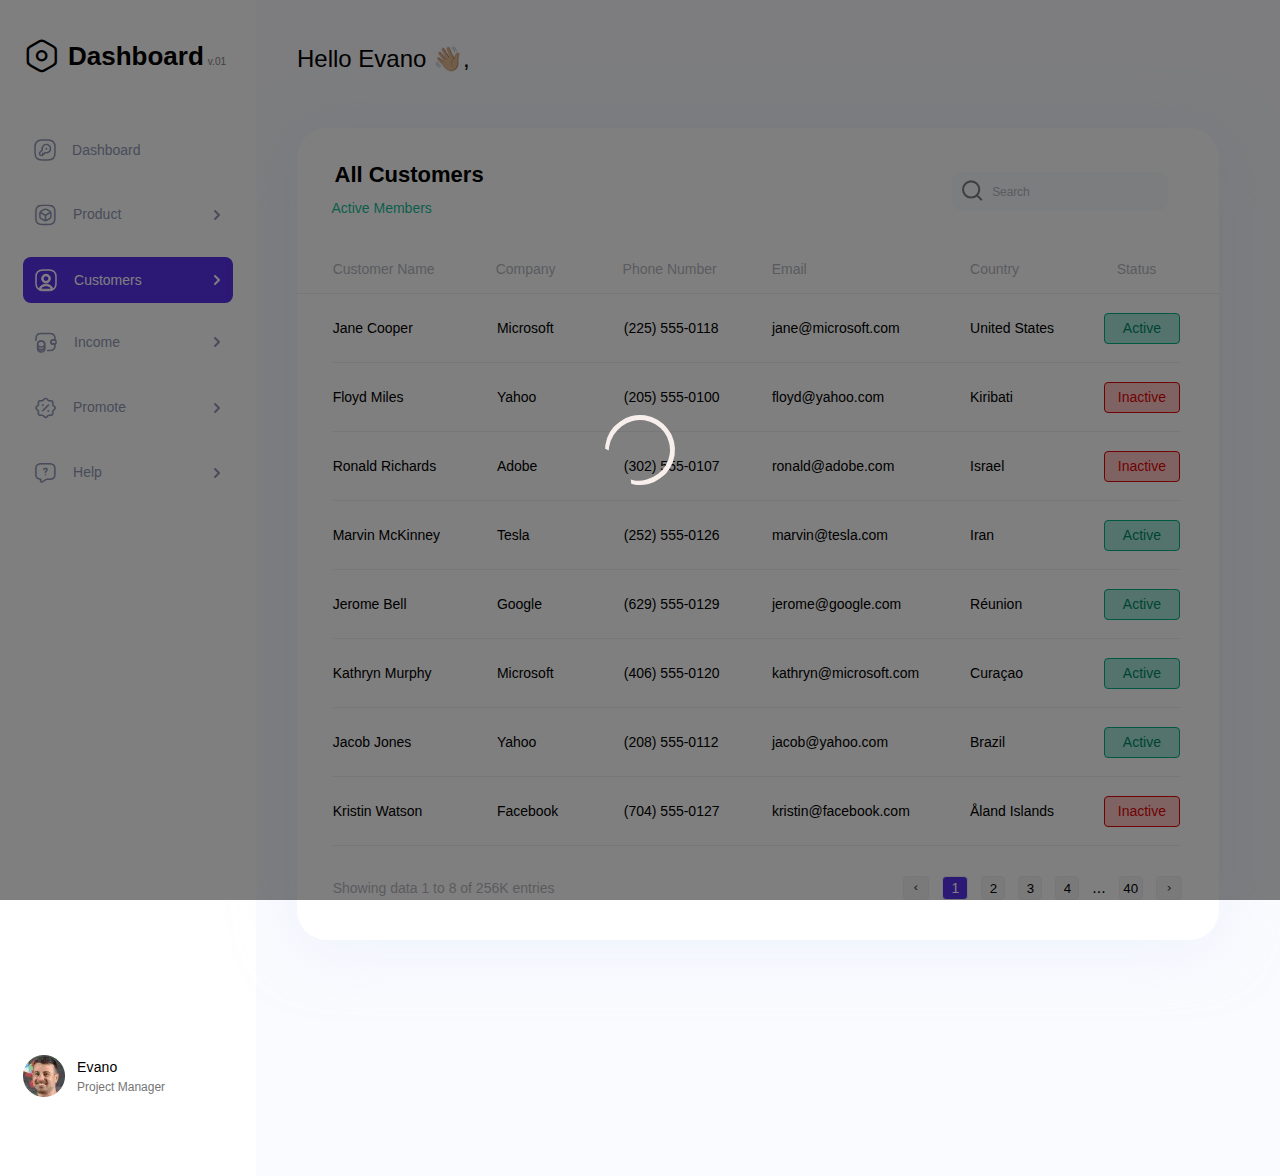
==== commit cebcf5e5: "last preloader" ====
--- a/docs/index.html
+++ b/docs/index.html
@@ -253,19 +253,6 @@
       <div id="preloader-container">
         <div id="preloader"></div>
       </div>
-
-      <!-- <div class="loadingio-spinner-gear-fsek8guv7i">
-        <div class="ldio-rhbikqx7krf">
-          <div>
-            <div></div>
-            <div></div>
-            <div></div>
-            <div></div>
-            <div></div>
-            <div></div>
-          </div>
-        </div>
-      </div> -->
     </main>
   </div>
   
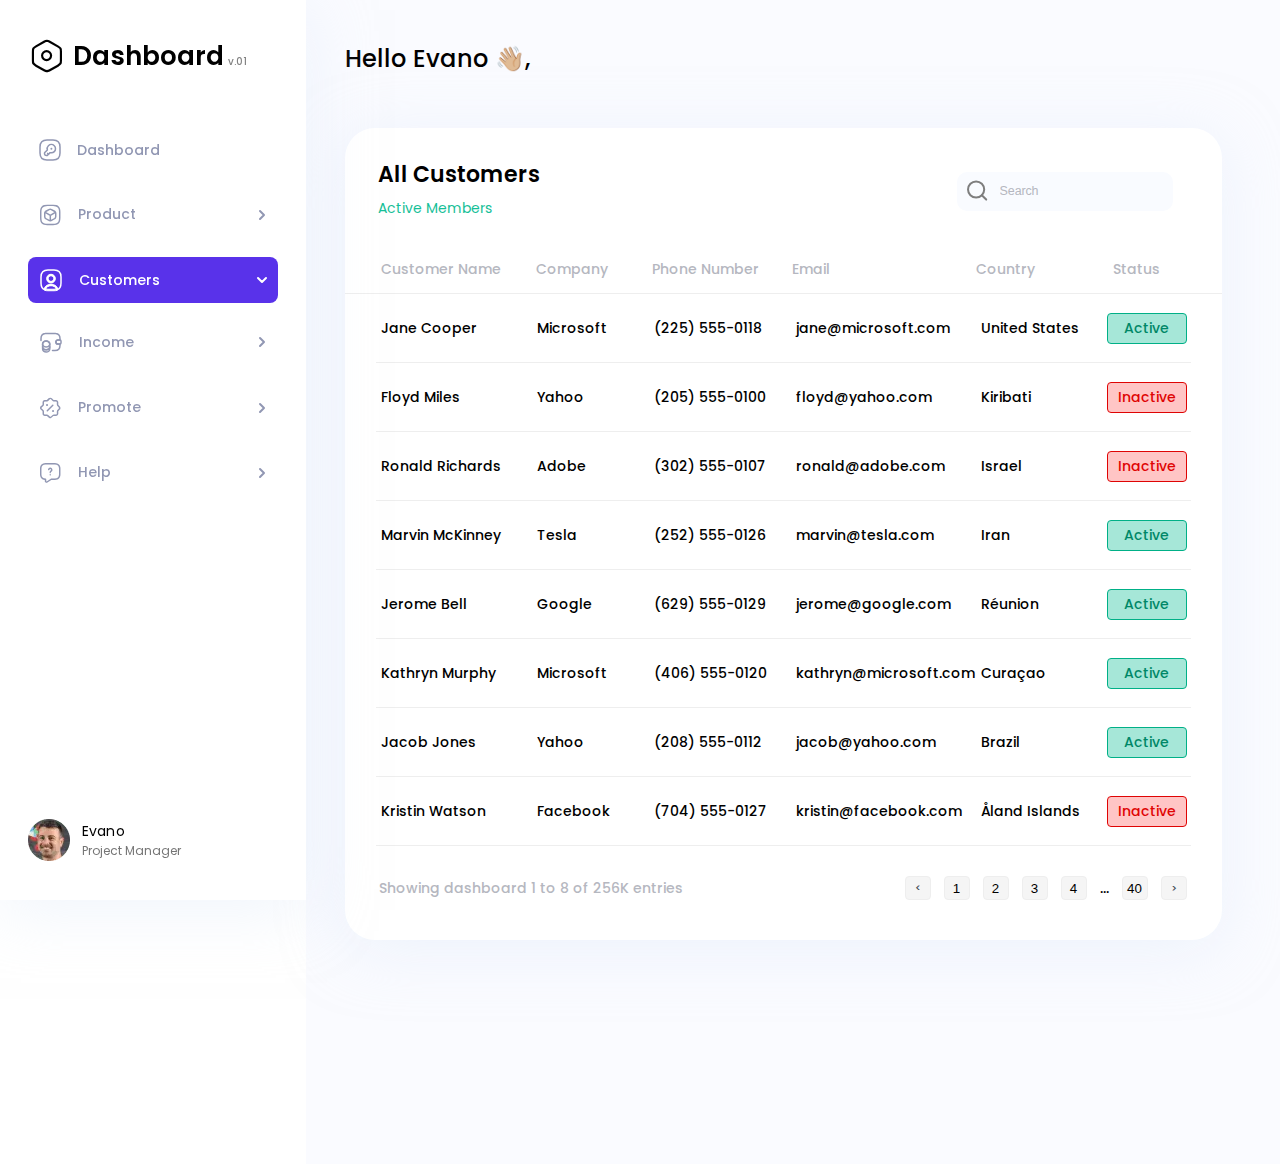
==== commit 05255a58: "rework" ====
--- a/docs/index.html
+++ b/docs/index.html
@@ -14,17 +14,18 @@
 
 <body class="home">
   <div class="wrapper">
-    <main class="main">
-      <section class="board">
-        <div class="board__container">
-          <div class="board__block-content">
-            <div class="board__block-title">
+    <main class="page">
+      <h1 class="visually-hidden">Test Task</h1>
+      <nav class="navboard">
+        <div class="navboard__container">
+          <div class="navboard__block-content">
+            <div class="navboard__block-title">
               <i class="setting"></i>
-              <h2 class="board__title">Dashboard</h2>
-              <span class="board__elem">v.01</span>
-            </div>
-            <nav class="board__nav">
-              <ul class="board__list">
+              <h2 class="navboard__title">Dashboard</h2>
+              <span class="navboard__elem">v.01</span>
+            </div>
+            <nav class="navboard__nav">
+              <ul class="navboard__list">
                 <li class="nav-item">
                   <svg width="22" height="22" viewBox="0 0 22 22" fill="none" xmlns="http://www.w3.org/2000/svg">
                     <path d="M8 21H14C19 21 21 19 21 14V8C21 3 19 1 14 1H8C3 1 1 3 1 8V14C1 19 3 21 8 21Z"
@@ -41,13 +42,13 @@
                   <span class="nav-item__text">Dashboard</span>
                 </li>
                 <li class="nav-item">
-    <i class="d"></i>
-    <span class="nav-item__text">Product</span>
-    <span class="nav-item__ic">
-        <svg width="16" height="16" viewBox="0 0 16 16" fill="none" xmlns="http://www.w3.org/2000/svg">
-            <path d="M6 12L10 8L6 4" stroke="#9197B3" stroke-width="2" stroke-linecap="round" stroke-linejoin="round" />
-        </svg>
-    </span>
+  <i class="d"></i>
+  <span class="nav-item__text">Product</span>
+  <span class="nav-item__ic">
+    <svg width="16" height="16" viewBox="0 0 16 16" fill="none" xmlns="http://www.w3.org/2000/svg">
+      <path d="M6 12L10 8L6 4" stroke="#9197B3" stroke-width="2" stroke-linecap="round" stroke-linejoin="round" />
+    </svg>
+  </span>
 </li>
                 <li class="nav-item">
                   <svg width="24" height="24" viewBox="0 0 24 24" fill="none" xmlns="http://www.w3.org/2000/svg">
@@ -96,53 +97,50 @@
                   </span>
                 </li>
                 <li class="nav-item">
-    <i class="discount"></i>
-    <span class="nav-item__text">Promote</span>
-    <span class="nav-item__ic">
-        <svg width="16" height="16" viewBox="0 0 16 16" fill="none" xmlns="http://www.w3.org/2000/svg">
-            <path d="M6 12L10 8L6 4" stroke="#9197B3" stroke-width="2" stroke-linecap="round" stroke-linejoin="round" />
-        </svg>
-    </span>
+  <i class="discount"></i>
+  <span class="nav-item__text">Promote</span>
+  <span class="nav-item__ic">
+    <svg width="16" height="16" viewBox="0 0 16 16" fill="none" xmlns="http://www.w3.org/2000/svg">
+      <path d="M6 12L10 8L6 4" stroke="#9197B3" stroke-width="2" stroke-linecap="round" stroke-linejoin="round" />
+    </svg>
+  </span>
 </li>
                 <li class="nav-item">
-    <i class="question"></i>
-    <span class="nav-item__text">Help</span>
-    <span class="nav-item__ic">
-        <svg width="16" height="16" viewBox="0 0 16 16" fill="none" xmlns="http://www.w3.org/2000/svg">
-            <path d="M6 12L10 8L6 4" stroke="#9197B3" stroke-width="2" stroke-linecap="round" stroke-linejoin="round" />
-        </svg>
-    </span>
+  <i class="question"></i>
+  <span class="nav-item__text">Help</span>
+  <span class="nav-item__ic">
+    <svg width="16" height="16" viewBox="0 0 16 16" fill="none" xmlns="http://www.w3.org/2000/svg">
+      <path d="M6 12L10 8L6 4" stroke="#9197B3" stroke-width="2" stroke-linecap="round" stroke-linejoin="round" />
+    </svg>
+  </span>
 </li>
               </ul>
             </nav>
           </div>
-          <div class="board__block-user">
-            <div class="board__pic">
-              <picture>
-                <source type="image/webp" srcset="img/gallery/avatar.webp">
-                <img src="img/gallery/avatar.png" alt="user">
-              </picture>
-            </div>
-            <div class="board__block-name">
-              <span class="board__name">Evano</span>
-              <span class="board__desc">Project Manager</span>
+          <div class="navboard__block-user">
+            <div class="navboard__pic-wrap">
+              <div class="navboard__pic"></div>
+            </div>
+            <div class="navboard__block-name">
+              <span class="navboard__name">Evano</span>
+              <span class="navboard__desc">Project Manager</span>
             </div>
           </div>
         </div>
-      </section>
-
-      <section class="data">
-        <div class="data__container">
-          <h2 class="visually-hidden">Data base</h2>
-          <p class="data__main-text">Hello Evano 👋🏼,</p>
-          <div class="data__box">
-            <div class="data__board">
-              <div class="data__block-text">
-                <p class="data__subtitle">All Customers</p>
-                <p class="data__text">Active Members</p>
-              </div>
-              <div class="data__field-wrap">
-                <div class="data__field-body">
+      </nav>
+
+      <section class="dashboard">
+        <div class="dashboard__container">
+          <h2 class="visually-hidden">dashboard base</h2>
+          <p class="dashboard__main-text">Hello Evano 👋🏼,</p>
+          <div class="dashboard__box">
+            <div class="dashboard__board">
+              <div class="dashboard__block-text">
+                <p class="dashboard__subtitle">All Customers</p>
+                <p class="dashboard__text">Active Members</p>
+              </div>
+              <div class="dashboard__field-wrap">
+                <div class="dashboard__field-body">
                   <svg width="24" height="24" viewBox="0 0 24 24" fill="none" xmlns="http://www.w3.org/2000/svg">
                     <path
                       d="M11 19C15.4183 19 19 15.4183 19 11C19 6.58172 15.4183 3 11 3C6.58172 3 3 6.58172 3 11C3 15.4183 6.58172 19 11 19Z"
@@ -150,109 +148,127 @@
                     <path d="M21 21L16.65 16.65" stroke="#7E7E7E" stroke-width="2" stroke-linecap="round"
                       stroke-linejoin="round" />
                   </svg>
-                  <input class="data__field" type="text" name="texting" placeholder="Search">
+                  <label class="visually-hidden" for="search">Имя пользователя:</label>
+                  <input class="dashboard__field" type="search" name="searching" placeholder="Search" id="search">
                 </div>
               </div>
             </div>
-            <div class="data__table">
-              <div class="data__main-row">
-                <span class="data__row-text">Customer Name</span>
-                <span class="data__row-text">Company</span>
-                <span class="data__row-text">Phone Number</span>
-                <span class="data__row-text">Email</span>
-                <span class="data__row-text">Country</span>
-                <span class="data__row-text">Status</span>
-              </div>
-              <ul class="data__list">
-                <li class="row-active">
-    <span class="row-active__text">Jane Cooper</span>
-    <span class="row-active__text">Microsoft</span>
-    <span class="row-active__text">(225) 555-0118</span>
-    <span class="row-active__text">jane@microsoft.com</span>
-    <span class="row-active__text">United States</span>
-    <span class="active">Active</span>
-</li>
-                <li class="row-active">
-    <span class="row-active__text">Floyd Miles</span>
-    <span class="row-active__text">Yahoo</span>
-    <span class="row-active__text">(205) 555-0100</span>
-    <span class="row-active__text">floyd@yahoo.com</span>
-    <span class="row-active__text">Kiribati</span>
-    <span class="inactive">Inactive</span>
-</li>
-                <li class="row-active">
-    <span class="row-active__text">Ronald Richards</span>
-    <span class="row-active__text">Adobe</span>
-    <span class="row-active__text">(302) 555-0107</span>
-    <span class="row-active__text">ronald@adobe.com</span>
-    <span class="row-active__text">Israel</span>
-    <span class="inactive">Inactive</span>
-</li>
-                <li class="row-active">
-    <span class="row-active__text">Marvin McKinney</span>
-    <span class="row-active__text">Tesla</span>
-    <span class="row-active__text">(252) 555-0126</span>
-    <span class="row-active__text">marvin@tesla.com</span>
-    <span class="row-active__text">Iran</span>
-    <span class="active">Active</span>
-</li>
-                <li class="row-active">
-    <span class="row-active__text">Jerome Bell</span>
-    <span class="row-active__text">Google</span>
-    <span class="row-active__text">(629) 555-0129</span>
-    <span class="row-active__text">jerome@google.com</span>
-    <span class="row-active__text">Réunion</span>
-    <span class="active">Active</span>
-</li>
-                <li class="row-active">
-    <span class="row-active__text">Kathryn Murphy</span>
-    <span class="row-active__text">Microsoft</span>
-    <span class="row-active__text">(406) 555-0120</span>
-    <span class="row-active__text">kathryn@microsoft.com</span>
-    <span class="row-active__text">Curaçao</span>
-    <span class="active">Active</span>
-</li>
-                <li class="row-active">
-    <span class="row-active__text">Jacob Jones</span>
-    <span class="row-active__text">Yahoo</span>
-    <span class="row-active__text">(208) 555-0112</span>
-    <span class="row-active__text">jacob@yahoo.com</span>
-    <span class="row-active__text">Brazil</span>
-    <span class="active">Active</span>
-</li>
-                <li class="row-active">
-    <span class="row-active__text">Kristin Watson</span>
-    <span class="row-active__text">Facebook</span>
-    <span class="row-active__text">(704) 555-0127</span>
-    <span class="row-active__text">kristin@facebook.com</span>
-    <span class="row-active__text">Åland Islands</span>
-    <span class="inactive">Inactive</span>
-</li>
-              </ul>
-            </div>
-            <div class="data__footer-block">
-              <p class="data__par">Showing data 1 to 8 of 256K entries</p>
-              <ul class="data__pagination">
-                <li class="data__item">
-                  <button class="data__pag"><i class="arrow-pag"></i></button>
-                </li>
-                <li class="pag"><button class="pag__text pag-btn">1</button></li>
-                <li class="pag"><button class="pag__text pag-btn">2</button></li>
-                <li class="pag"><button class="pag__text pag-btn">3</button></li>
-                <li class="pag"><button class="pag__text pag-btn">4</button></li>
-                <span class="data__points">...</span>
-                <li class="pag"><button class="pag__text pag-btn">40</button></li>
-                <li class="data__item">
-                  <button class="data__pag data__pag-second"><i class="arrow-pag"></i></button>
-                </li>
-              </ul>
+            <div class="dashboard__table-container">
+              <div class="dashboard__table-wrap">
+                <table class="dashboard__table">
+                  <thead class="dashboard__main-row">
+                    <tr class="dashboard__table-head-row">
+                      <th class="dashboard__table-head-cell"><span class="dashboard__row-text">Customer Name</span>
+                      </th>
+                      <th class="dashboard__table-head-cell"><span class="dashboard__row-text">Company</span></th>
+                      <th class="dashboard__table-head-cell"><span class="dashboard__row-text">Phone Number</span>
+                      </th>
+                      <th class="dashboard__table-head-cell"><span class="dashboard__row-text">Email</span></th>
+                      <th class="dashboard__table-head-cell"><span class="dashboard__row-text">Country</span></th>
+                      <th class="dashboard__table-head-cell"><span class="dashboard__row-text">Status</span></th>
+                    </tr>
+                  </thead>
+                  <tbody class="dashboard__table-body">
+                    <tr class="row-active">
+  <td class="row-active__cell"><span class="row-active__text">Jane Cooper</span></td>
+  <td class="row-active__cell"><span class="row-active__text">Microsoft</span></td>
+  <td class="row-active__cell"><span class="row-active__text">(225) 555-0118</span></td>
+  <td class="row-active__cell"><span class="row-active__text">jane@microsoft.com</span></td>
+  <td class="row-active__cell"><span class="row-active__text">United States</span></td>
+  <td class="row-active__cell"><span class="active">Active</span></td>
+</tr>
+                    <tr class="row-active">
+  <td class="row-active__cell"><span class="row-active__text">Floyd Miles</span></td>
+  <td class="row-active__cell"><span class="row-active__text">Yahoo</span></td>
+  <td class="row-active__cell"><span class="row-active__text">(205) 555-0100</span></td>
+  <td class="row-active__cell"><span class="row-active__text">floyd@yahoo.com</span></td>
+  <td class="row-active__cell"><span class="row-active__text">Kiribati</span></td>
+  <td class="row-active__cell"><span class="inactive">Inactive</span></td>
+</tr>
+                    <tr class="row-active">
+  <td class="row-active__cell"><span class="row-active__text">Ronald Richards</span></td>
+  <td class="row-active__cell"><span class="row-active__text">Adobe</span></td>
+  <td class="row-active__cell"><span class="row-active__text">(302) 555-0107</span></td>
+  <td class="row-active__cell"><span class="row-active__text">ronald@adobe.com</span></td>
+  <td class="row-active__cell"><span class="row-active__text">Israel</span></td>
+  <td class="row-active__cell"><span class="inactive">Inactive</span></td>
+</tr>
+                    <tr class="row-active">
+  <td class="row-active__cell"><span class="row-active__text">Marvin McKinney</span></td>
+  <td class="row-active__cell"><span class="row-active__text">Tesla</span></td>
+  <td class="row-active__cell"><span class="row-active__text">(252) 555-0126</span></td>
+  <td class="row-active__cell"><span class="row-active__text">marvin@tesla.com</span></td>
+  <td class="row-active__cell"><span class="row-active__text">Iran</span></td>
+  <td class="row-active__cell"><span class="active">Active</span></td>
+</tr>
+                    <tr class="row-active">
+  <td class="row-active__cell"><span class="row-active__text">Jerome Bell</span></td>
+  <td class="row-active__cell"><span class="row-active__text">Google</span></td>
+  <td class="row-active__cell"><span class="row-active__text">(629) 555-0129</span></td>
+  <td class="row-active__cell"><span class="row-active__text">jerome@google.com</span></td>
+  <td class="row-active__cell"><span class="row-active__text">Réunion</span></td>
+  <td class="row-active__cell"><span class="active">Active</span></td>
+</tr>
+                    <tr class="row-active">
+  <td class="row-active__cell"><span class="row-active__text">Kathryn Murphy</span></td>
+  <td class="row-active__cell"><span class="row-active__text">Microsoft</span></td>
+  <td class="row-active__cell"><span class="row-active__text">(406) 555-0120</span></td>
+  <td class="row-active__cell"><span class="row-active__text">kathryn@microsoft.com</span></td>
+  <td class="row-active__cell"><span class="row-active__text">Curaçao</span></td>
+  <td class="row-active__cell"><span class="active">Active</span></td>
+</tr>
+                    <tr class="row-active">
+  <td class="row-active__cell"><span class="row-active__text">Jacob Jones</span></td>
+  <td class="row-active__cell"><span class="row-active__text">Yahoo</span></td>
+  <td class="row-active__cell"><span class="row-active__text">(208) 555-0112</span></td>
+  <td class="row-active__cell"><span class="row-active__text">jacob@yahoo.com</span></td>
+  <td class="row-active__cell"><span class="row-active__text">Brazil</span></td>
+  <td class="row-active__cell"><span class="active">Active</span></td>
+</tr>
+                    <tr class="row-active">
+  <td class="row-active__cell"><span class="row-active__text">Kristin Watson</span></td>
+  <td class="row-active__cell"><span class="row-active__text">Facebook</span></td>
+  <td class="row-active__cell"><span class="row-active__text">(704) 555-0127</span></td>
+  <td class="row-active__cell"><span class="row-active__text">kristin@facebook.com</span></td>
+  <td class="row-active__cell"><span class="row-active__text">Åland Islands</span></td>
+  <td class="row-active__cell"><span class="inactive">Inactive</span></td>
+</tr>
+                  </tbody>
+                </table>
+              </div>
+            </div>
+            <div class="dashboard__footer-block">
+              <p class="dashboard__par">Showing dashboard 1 to 8 of 256K entries</p>
+              <div class="dashboard__pagination">
+                <ul class="dashboard__list">
+                  <li class="dashboard__item">
+                    <button class="pag pag-arr-first"><i class="arrow-pag"></i></button>
+                  </li>
+                  <li class="dashboard__item dashboard__item-main">
+                    <button class="pag pag-btn">1</button>
+                  </li>
+                  <li class="dashboard__item dashboard__item-main">
+                    <button class="pag pag-btn">2</button>
+                  </li>
+                  <li class="dashboard__item dashboard__item-main">
+                    <button class="pag pag-btn">3</button>
+                  </li>
+                  <li class="dashboard__item dashboard__item-main">
+                    <button class="pag pag-btn">4</button>
+                  </li>
+                  <li class="dashboard__points">...</li>
+                  <li class="dashboard__item dashboard__item-main">
+                    <button class="pag pag-btn">40</button>
+                  </li>
+                  <li class="dashboard__item">
+                    <button class="pag pag-second"><i class="arrow-pag"></i></button>
+                  </li>
+                </ul>
+              </div>
             </div>
           </div>
         </div>
       </section>
-      <div id="preloader-container">
-        <div id="preloader"></div>
-      </div>
     </main>
   </div>
   
--- a/docs/css/home.min.css
+++ b/docs/css/home.min.css
@@ -1 +1 @@
-@charset "UTF-8";html{scroll-behavior:smooth}a,abbr,acronym,address,applet,article,aside,audio,b,big,blockquote,body,canvas,caption,center,cite,code,dd,del,details,dfn,div,dl,dt,em,embed,fieldset,figcaption,figure,footer,form,h1,h2,h3,h4,h5,h6,header,hgroup,html,i,iframe,img,input,ins,kbd,label,legend,li,mark,menu,nav,object,ol,output,p,pre,q,ruby,s,samp,section,small,span,strike,strong,sub,summary,sup,table,tbody,td,textarea,tfoot,th,thead,time,tr,tt,u,ul,var,video{margin:0;padding:0;border:0;font-size:100%;font:inherit;vertical-align:baseline;box-sizing:border-box}body,html{position:relative;min-height:100%}article,aside,details,figcaption,figure,footer,header,hgroup,menu,nav,section{display:block}ol,ul{list-style:none}blockquote,q{quotes:none}blockquote:after,blockquote:before,q:after,q:before{content:"";content:none}table{border-collapse:collapse;border-spacing:0}a{color:inherit;text-decoration:none}input{color:inherit}input::-moz-placeholder{color:inherit;font-size:1em}input::placeholder{color:inherit;font-size:1em}input:focus{outline:0}button{color:inherit;border:none;background-color:transparent;padding:0}@font-face{font-family:Montserrat;font-display:swap;font-style:normal;font-weight:400;src:url(../fonts/Poppins-Regular.woff) format("woff"),url(../fonts/Poppins-Regular.woff2) format("woff2")}@font-face{font-family:Montserrat;font-display:swap;font-style:normal;font-weight:500;src:url(../fonts/Poppins-Medium.woff) format("woff"),url(../fonts/Poppins-Medium.woff2) format("woff2")}@font-face{font-family:Montserrat;font-display:swap;font-style:normal;font-weight:600;src:url(../fonts/Poppins-SemiBold.woff) format("woff"),url(../fonts/Poppins-SemiBold.woff2) format("woff2")}@font-face{font-family:icons;src:url(../fonts/icons.eot?ddprne);src:url(../fonts/icons.eot?ddprne#iefix) format("embedded-opentype"),url(../fonts/icons.ttf?ddprne) format("truetype"),url(../fonts/icons.woff?ddprne) format("woff"),url(../fonts/icons.svg?ddprne#icomoon) format("svg");font-weight:400;font-style:normal;font-display:block}i{font-family:icons!important;speak:never;font-style:normal;font-weight:400;font-variant:normal;text-transform:none;line-height:1;-webkit-font-smoothing:antialiased;-moz-osx-font-smoothing:grayscale}.d:before{content:"\e900"}.arrow:before{content:"\e901"}.arrow-pag:before{content:"\e902"}.discount:before{content:"\e903"}.key:before{content:"\e904"}.question:before{content:"\e905"}.search:before{content:"\e906"}.setting:before{content:"\e907"}.user:before{content:"\e908"}.wallet:before{content:"\e909"}body.lock{overflow:hidden}body{line-height:1;font-family:Poppins,sans-serif;font-size:1em;font-weight:400}[class*=__container]{padding-left:5.3333333333%;padding-right:5.3333333333%}.wrapper{display:flex;flex-direction:column;justify-content:space-between;min-height:100vh}main{flex:1 1 auto}img{max-width:100%;height:auto}.visually-hidden{position:absolute;width:1px;height:1px;margin:-1px;border:0;padding:0;white-space:nowrap;-webkit-clip-path:inset(100%);clip-path:inset(100%);clip:rect(0 0 0 0);overflow:hidden}.header{position:relative}.header__body{min-height:70px;display:flex;justify-content:space-between;align-items:center}.header__logo{z-index:2;font-size:35px;transition:.3s}.header__list{display:flex;gap:15px}.header__list li{cursor:pointer;transition:.3s;font-size:1.875em;line-height:.8}.header__list a{display:flex;justify-content:center}.header.active:before{left:0}.burger{position:relative;z-index:2;min-height:40px;width:40px;margin-left:-5px;display:flex;align-items:center;justify-content:center;transition:.3s;cursor:pointer}.burger__wrapper{width:30px;height:20px;position:relative;display:flex;flex-direction:column}.burger__wrapper span,.burger__wrapper:after,.burger__wrapper:before{width:100%;height:2px;background-color:#000;transition:.3s;transform:translate(0,0);position:relative;left:0}.burger__wrapper:before{content:"";animation:.7s forwards burgerTopDisabled}.burger__wrapper:after{content:"";animation:.7s forwards burgerBottomDisabled}.burger__wrapper span{top:50%;transform:translate(0,-150%);transition:background-color .3s,transform .3s}@keyframes burgerTopDisabled{0%{top:50%;transform:translate(0,-50%) rotate(-45deg)}50%{top:50%;transform:translate(0,-50%)}100%{top:0;transform:translate(0,0)}}@keyframes burgerBottomDisabled{0%{top:50%;transform:translate(0,-250%) rotate(45deg)}50%{top:50%;transform:translate(0,-250%)}100%{top:100%;transform:translate(0,-300%)}}.burger.active .burger__wrapper:before{animation:.7s forwards burgerTopActive}.burger.active .burger__wrapper span{transform:translate(0,-150%) scale(0);transition:background-color .3s,transform .3s .3s}.burger.active .burger__wrapper:after{animation:.7s forwards burgerBottomActive}@keyframes burgerTopActive{0%{top:0;transform:translate(0,0)}50%{top:50%;transform:translate(0,-50%)}100%{top:50%;transform:translate(0,-50%) rotate(-45deg)}}@keyframes burgerBottomActive{0%{top:100%;transform:translate(0,-300%)}50%{top:50%;transform:translate(0,-250%)}100%{top:50%;transform:translate(0,-250%) rotate(45deg)}}.pop-up{position:fixed;background-color:rgba(0,0,0,.9);width:100vw;height:100vh;z-index:100}.pop-up.active{z-index:100;opacity:1;pointer-events:all}.pop-up__wrapper{position:absolute;top:0;left:0;bottom:0;right:0;padding:200px}.pop-up__body{overflow:auto;max-height:100%;background-color:rgba(233,233,233,.33);padding:50px}.pop-up__body p{font-size:1.5em;line-height:1.3333333333;color:#fff}.spoiler{padding-left:20px;padding-right:20px;background-color:#000;color:#fff}.spoiler__preview{cursor:pointer;padding-top:20px;padding-bottom:20px;position:relative;display:flex;justify-content:space-between;align-items:center}.spoiler__icon{transition:.3s}.spoiler__wrapper{height:0;overflow:hidden;transition:.5s}.spoiler__body{padding-top:30px;padding-bottom:30px}.spoiler.opened .spoiler__icon{transform:rotate(180deg)}.dropdown{position:relative;margin-bottom:25px}.dropdown__select{display:flex;justify-content:space-between;align-items:center;cursor:pointer;padding:15px;background-color:rgba(31,51,71,.9);border-radius:5px;text-align:center;transition:background .3s}.dropdown__select:hover{background:#323741}.dropdown__selected{font-size:1.25em;line-height:1.2;color:#fff}.dropdown__caret{width:0;height:0;border-left:9px solid transparent;border-right:9px solid transparent;border-top:8px solid #fff;transition:.3s}.dropdown__menu{display:none;background-color:#fff;position:absolute;left:50%;transform:translateX(-50%);transition:.2s;display:0;opacity:0;z-index:1;width:100%;border:1px solid #d3d3d3}.dropdown__item{padding:15px;font-size:1.125em;line-height:1.3333333333;cursor:pointer;color:#1f3347}.dropdown__item:hover{background:#dcdcdc}.caret-rotate{transform:rotate(180deg)}.dropdown-active{background:#d3d3d3}.menu-open{display:block;opacity:1}.opened .arrow{transform:rotate(270deg)}.opened .footer__column-block-text{height:auto}.active{display:flex;justify-content:center;align-items:center;color:#008767;background-color:rgba(22,192,152,.3803921569);border:1px solid #00b087;border-radius:4px;padding:4px 12px;font-size:.875em;line-height:1.5;font-weight:500}.inactive{display:flex;justify-content:center;align-items:center;color:#df0404;background-color:#ffc5c5;border:1px solid #df0404;border-radius:4px;padding:4px 12px;font-size:.875em;line-height:1.5;font-weight:500}.nav-item{color:#9197b3;display:flex;align-items:center;gap:16px;cursor:pointer;border-radius:8px;padding:11px 8px 11px 11px}.nav-item:hover{background-color:#c9bdf8}.nav-item:hover .nav-item__text{color:#fff}.nav-item:hover svg path{stroke:#fff}.nav-item:hover .d,.nav-item:hover .discount,.nav-item:hover .question{color:#fff}.nav-item__text{font-weight:500;font-size:.875em;line-height:1.5}.nav-item__ic{display:flex;justify-content:center;align-items:center;margin-left:auto}.nav-item svg path{stroke:#9197b3}.nav-item.current{background-color:#5932ea}.nav-item.current .nav-item__text{color:#fff}.nav-item.current svg path{stroke:#fff}.nav-item.current .d,.nav-item.current .discount,.nav-item.current .question{color:#fff}.nav-item:nth-child(4){margin-top:-4px}.d,.discount,.question{font-size:1.4375em}.pag__text{display:flex;justify-content:center;align-items:center;width:24px;height:24px;background:#f5f5f5;border:1px solid #eee;border-radius:4px}.row-active{padding-top:19px;padding-bottom:19px;display:grid;grid-template-columns:17.6% 13.2% 15.7% 21.6% 14% 9%;align-items:center;gap:15px;position:relative}.row-active::after{content:"";position:absolute;background-color:#eee;width:100%;height:1px;bottom:0}.row-active__text{display:inline-block;font-weight:500;font-size:.875em;line-height:1.5}.btn{cursor:pointer;border-radius:.5rem;background-color:#00e1ff;min-width:100px;max-width:300px;min-height:40px;max-height:70px;transition:.3s;padding:10px 15px}.btn:hover{transform:scale(1.2);background-color:#42d9ff}.btn:active{background-color:#0eebff}.btn.modify{color:red;background-color:#000}.main{display:flex}.board{flex:0 1 21.25vw}.board__container{height:100%;display:flex;flex-direction:column;justify-content:space-between;padding-top:37px;padding-left:9%;padding-right:9%}.board__block-title{display:flex;margin-bottom:52px}.board__title{font-weight:600;font-size:1.625em;line-height:1.5;color:#000;margin-right:4px}.board__elem{font-weight:500;font-size:.625em;line-height:1.5;color:#838383;align-self:flex-end;padding-bottom:7px}.board__list{display:flex;flex-direction:column;gap:20px}.board__block-user{margin-top:auto;display:flex;padding-bottom:76px;gap:12px}.board__block-name{display:flex;flex-direction:column;padding-top:2px}.board__name{color:#000;display:block;font-size:.875em;line-height:1.5;letter-spacing:.01em}.board__desc{color:#757575;font-size:.75em;line-height:1.5;display:block}.setting{color:#000;font-size:2.3125em;margin-right:8px}.arrow{color:red;font-size:.625em}.data{background-color:#fafbff;flex:1 1 auto}.data__container{padding:41px 8.4% 23% 6.3%}.data__main-text{color:#000;font-weight:500;font-size:1.5em;line-height:1.5;margin-bottom:51px}.data__box{background-color:#fff;box-shadow:0 10px 60px rgba(226,236,249,.5);border-radius:30px}.data__board{display:flex;justify-content:space-between;flex-wrap:wrap;gap:15px;padding-top:30px;padding-left:3.75%;padding-right:5.5%;margin-bottom:26px}.data__subtitle{font-weight:600;font-size:1.375em;line-height:1.5;color:#000;margin-bottom:7px;padding-left:3px}.data__text{color:#16c098;font-size:.875em;line-height:1.5}.data__field-wrap{padding-top:14px;flex:0 1 auto;align-self:flex-start;max-width:216px}.data__field-wrap svg{width:29px;height:27px}.data__field-wrap svg path{stroke:#7e7e7e}.data__field-body{display:flex;gap:8px;background-color:#f9fbff;border-radius:10px;padding:5px 8px 7px}.data__field{background-color:transparent;width:100%;height:auto}.data__field::-moz-placeholder{color:#b5b7c0;font-size:.75em;line-height:1.5;letter-spacing:-.01em}.data__field::placeholder{color:#b5b7c0;font-size:.75em;line-height:1.5;letter-spacing:-.01em}.data__main-row{display:grid;grid-template-columns:18% 13.6% 16.3% 22.3% 16% 10%;gap:15px;flex-wrap:wrap;position:relative;padding:14px 6.875% 14px 3.875%}.data__main-row::after{content:"";position:absolute;background-color:#eee;width:100%;height:1px;bottom:0}.data__row-text{display:block;color:#b5b7c0;font-weight:500;font-size:.875em;line-height:1.5;width:-moz-max-content;width:max-content}.data__list{padding-left:3.875%;padding-right:4.125%}.data__footer-block{display:flex;justify-content:space-between;padding:30px 4% 40px 3.875%}.data__par{font-weight:500;font-size:.875em;line-height:1.5;color:#b5b7c0;padding-top:2px}.data__pagination{display:flex;gap:13px}.data__pag{display:flex;justify-content:center;align-items:center;width:26px;height:24px;background:#f5f5f5;border:1px solid #eee;border-radius:4px;font-weight:500;cursor:pointer}.data__pag .active{background-color:#5932ea}.data__points{padding-top:4px}.data__pag-second .arrow-pag{transform:rotate(180deg)}.pag-btn{cursor:pointer;width:24px;height:24px}.pag-btn:hover{background-color:#c9bdf8}.pag-btn.active{background-color:#5932ea;color:#fff}.arrow-pag{color:#404b52;font-size:.4375em}#preloader-container{position:fixed;top:0;left:0;width:100%;height:100%;background-color:rgba(0,0,0,.5);display:flex;justify-content:center;align-items:center;z-index:9999}#preloader{border:5px solid #f8efec;border-top:3px solid transparent;border-radius:50%;width:70px;height:70px;opacity:1}@media (min-width:1000px){.header__logo:hover{transform:scale(1.2)}.header__list{align-items:center}.header__list li:hover{transform:scale(1.2)}.accord__preview i,.burger{display:none}}@media (max-width:1349px){.board{flex:0 1 20vw}.data__container{padding-left:4%;padding-right:6%}}@media (max-width:1249px){.active,.inactive{padding:4px 7px}.board__title{font-size:1.4375em;line-height:1.1739130435}.board__elem{padding-bottom:2px}.setting{font-size:1.4375em}}@media (max-width:1149px){.nav-item{padding:11px 6px 11px 8px}.row-active{grid-template-columns:16% 11% 15.7% 23.6% 14% 9.8%}.board{flex:0 1 18vw}.board__container{padding-left:5%;padding-right:5%}.board__title{font-size:1.1875em;line-height:1.3157894737;margin-right:3px}.setting{font-size:1.25em;margin-right:3px}.data__container{padding-left:3%;padding-right:4.5%}.data__main-row{grid-template-columns:16% 11% 15.7% 22.6% 14% 9.8%;padding-left:2.625%;padding-right:2.875%}.data__list{padding-left:2.625%;padding-right:2.875%}.data__footer-block{flex-wrap:wrap;gap:35px;padding-left:2.625%;padding-right:2.875%}}@media (max-width:999px){.header:before{content:"";position:absolute;top:0;left:-100vw;height:100%;background-color:#a7afe2;z-index:1;transition:.3s}.header__nav{overflow:auto;left:-100vw;top:0;height:100vh;position:absolute;background-color:#a7afe2;transition:.3s;padding:100px 3.90625% 20px}.header__list{flex-direction:column}.header.active .header__nav{left:0}.accord__column{position:relative}.accord__column:not(:last-child)::after{content:"";position:absolute;bottom:0;background-color:rgba(17,17,17,.2);width:100%;height:1px}.accord__preview{display:flex;align-items:center;justify-content:space-between;padding:15px 0}.accord__preview i{transform:rotate(90deg);transition:.5s}.accord__column-block-text{height:0;overflow:hidden;transition:.5s}.main{flex-direction:column}.board__block-title{margin-bottom:30px}.board__title{font-size:1.4375em;line-height:1.1739130435}.board__nav{margin-bottom:30px}.setting{font-size:1.4375em;margin-right:8px}}@media (max-width:799px){.data__main-row,.row-active{grid-template-columns:1fr 1fr 1fr}}@media (max-width:767px){.header:before{width:100vw}.header__nav{width:100vw;align-items:center}.header__list{align-items:center;gap:20px}.header__list li{width:100%}}@media (max-width:649px){.data__main-row,.row-active{grid-template-columns:1fr 1fr}}@media (min-width:768px) and (max-width:999px){.header:before,.header__nav{width:40vw}}+@charset "UTF-8";a,abbr,acronym,address,applet,article,aside,audio,b,big,blockquote,body,canvas,caption,center,cite,code,dd,del,details,dfn,div,dl,dt,em,embed,fieldset,figcaption,figure,footer,form,h1,h2,h3,h4,h5,h6,header,hgroup,html,i,iframe,img,ins,kbd,label,legend,li,mark,menu,nav,object,ol,output,p,pre,q,ruby,s,samp,section,small,span,strike,strong,sub,summary,sup,table,tbody,td,tfoot,th,thead,time,tr,tt,u,ul,var,video{margin:0;padding:0;border:0;font-size:100%;font:inherit;vertical-align:baseline}article,aside,details,figcaption,figure,footer,header,hgroup,menu,nav,section{display:block}ol,ul{list-style:none}blockquote,q{quotes:none}blockquote:after,blockquote:before,q:after,q:before{content:"";content:none}table{border-collapse:collapse;border-spacing:0}@font-face{font-family:Poppins;font-display:swap;font-style:normal;font-weight:400;src:url(../fonts/Poppins-Regular.woff) format("woff"),url(../fonts/Poppins-Regular.woff2) format("woff2")}@font-face{font-family:Poppins;font-display:swap;font-style:normal;font-weight:500;src:url(../fonts/Poppins-Medium.woff) format("woff"),url(../fonts/Poppins-Medium.woff2) format("woff2")}@font-face{font-family:Poppins;font-display:swap;font-style:normal;font-weight:600;src:url(../fonts/Poppins-SemiBold.woff) format("woff"),url(../fonts/Poppins-SemiBold.woff2) format("woff2")}@font-face{font-family:icons;src:url(../fonts/icons.eot?ddprne);src:url(../fonts/icons.eot?ddprne#iefix) format("embedded-opentype"),url(../fonts/icons.ttf?ddprne) format("truetype"),url(../fonts/icons.woff?ddprne) format("woff"),url(../fonts/icons.svg?ddprne#icomoon) format("svg");font-weight:400;font-style:normal;font-display:block}i{font-family:icons!important;speak:never;font-style:normal;font-weight:400;font-variant:normal;text-transform:none;line-height:1;-webkit-font-smoothing:antialiased;-moz-osx-font-smoothing:grayscale}.d:before{content:"\e900"}.arrow:before{content:"\e901"}.arrow-pag:before{content:"\e902"}.discount:before{content:"\e903"}.key:before{content:"\e904"}.question:before{content:"\e905"}.search:before{content:"\e906"}.setting:before{content:"\e907"}.user:before{content:"\e908"}.wallet:before{content:"\e909"}body.lock{overflow:hidden}body{line-height:1;font-family:Poppins,Arial,sans-serif;font-size:1em;font-weight:400}[class*=__container]{padding-left:5.3333333333%;padding-right:5.3333333333%}.wrapper{display:flex;flex-direction:column;justify-content:space-between;min-height:100vh}main{flex:1 1 auto}img{max-width:100%;height:auto}.visually-hidden{position:absolute;width:1px;height:1px;margin:-1px;border:0;padding:0;white-space:nowrap;-webkit-clip-path:inset(100%);clip-path:inset(100%);clip:rect(0 0 0 0);overflow:hidden}.header{position:relative}.header__body{min-height:70px;display:flex;justify-content:space-between;align-items:center}.header__logo{z-index:2;font-size:35px;transition:.3s}.header__list{display:flex;gap:15px}.header__list li{cursor:pointer;transition:.3s;font-size:1.875em;line-height:.8}.header__list a{display:flex;justify-content:center}.header.active:before{left:0}.burger{position:relative;z-index:2;min-height:40px;width:40px;margin-left:-5px;display:flex;align-items:center;justify-content:center;transition:.3s;cursor:pointer}.burger__wrapper{width:30px;height:20px;position:relative;display:flex;flex-direction:column}.burger__wrapper span,.burger__wrapper:after,.burger__wrapper:before{width:100%;height:2px;background-color:#000;transition:.3s;transform:translate(0,0);position:relative;left:0}.burger__wrapper:before{content:"";animation:.7s forwards burgerTopDisabled}.burger__wrapper:after{content:"";animation:.7s forwards burgerBottomDisabled}.burger__wrapper span{top:50%;transform:translate(0,-150%);transition:background-color .3s,transform .3s}@keyframes burgerTopDisabled{0%{top:50%;transform:translate(0,-50%) rotate(-45deg)}50%{top:50%;transform:translate(0,-50%)}100%{top:0;transform:translate(0,0)}}@keyframes burgerBottomDisabled{0%{top:50%;transform:translate(0,-250%) rotate(45deg)}50%{top:50%;transform:translate(0,-250%)}100%{top:100%;transform:translate(0,-300%)}}.burger.active .burger__wrapper:before{animation:.7s forwards burgerTopActive}.burger.active .burger__wrapper span{transform:translate(0,-150%) scale(0);transition:background-color .3s,transform .3s .3s}.burger.active .burger__wrapper:after{animation:.7s forwards burgerBottomActive}@keyframes burgerTopActive{0%{top:0;transform:translate(0,0)}50%{top:50%;transform:translate(0,-50%)}100%{top:50%;transform:translate(0,-50%) rotate(-45deg)}}@keyframes burgerBottomActive{0%{top:100%;transform:translate(0,-300%)}50%{top:50%;transform:translate(0,-250%)}100%{top:50%;transform:translate(0,-250%) rotate(45deg)}}.active{display:flex;justify-content:center;align-items:center;color:#008767;background-color:rgba(22,192,152,.3803921569);border:1px solid #00b087;border-radius:4px;padding:4px 0;font-size:.875em;line-height:1.5;font-weight:500;min-width:78px}.inactive{display:flex;justify-content:center;align-items:center;color:#df0404;background-color:#ffc5c5;border:1px solid #df0404;border-radius:4px;padding:4px 0;font-size:.875em;line-height:1.5;font-weight:500;min-width:78px}.nav-item{color:#9197b3;display:flex;align-items:center;gap:16px;cursor:pointer;border-radius:8px;padding:11px 8px 11px 11px}.nav-item:hover{background-color:#c9bdf8}.nav-item:hover .nav-item__text{color:#fff}.nav-item:hover svg path{stroke:#fff}.nav-item:hover .d,.nav-item:hover .discount,.nav-item:hover .question{color:#fff}.nav-item__text{font-weight:500;font-size:.875em;line-height:1.5}.nav-item__ic{display:flex;justify-content:center;align-items:center;margin-left:auto}.nav-item svg path{stroke:#9197b3}.nav-item.current{background-color:#5932ea}.nav-item.current .nav-item__text{color:#fff}.nav-item.current svg path{stroke:#fff}.nav-item.current .nav-item__ic{transition:.2s;transform:rotate(90deg)}.nav-item.current .d,.nav-item.current .discount,.nav-item.current .question{color:#fff}.nav-item:nth-child(4){margin-top:-4px}.d,.discount,.question{font-size:1.4375em}.pag-btn{width:24px;height:24px}.row-active{box-sizing:border-box;display:flex;gap:15px;position:relative}.row-active::after{content:"";position:absolute;background-color:#eee;width:98%;height:1px;bottom:0;left:0;right:0;margin:0 auto}.row-active__cell{box-sizing:border-box;display:flex;align-items:center;padding:19px 5px}.row-active__cell:first-child{flex:0 1 17.5%;min-width:127px}.row-active__cell:nth-child(2){flex:0 1 12.7%;min-width:80px}.row-active__cell:nth-child(3){flex:0 1 15.6%;min-width:127px}.row-active__cell:nth-child(4){flex:0 1 21.2%;min-width:170px}.row-active__cell:nth-child(5){flex:0 1 13.8%;min-width:93px}.row-active__cell:nth-child(6){flex:1 1 auto;min-width:78px}.row-active__text{display:block;font-weight:500;font-size:.875em;line-height:1.5}.navboard{background-color:#fff;position:fixed;height:100%;width:306px;top:0;left:0;z-index:1;box-shadow:0 10px 60px 0 rgba(226,236,249,.5)}.navboard__container{overflow:auto;height:100%;display:flex;flex-direction:column;justify-content:space-between;padding:37px 28px 0;gap:20px}.navboard__block-title{display:flex;margin-bottom:52px}.navboard__title{font-weight:600;font-size:1.625em;line-height:1.5;color:#000;margin-right:4px}.navboard__elem{font-weight:500;font-size:.625em;line-height:1.5;color:#838383;align-self:flex-end;padding-bottom:7px}.navboard__list{display:flex;flex-direction:column;gap:20px}.navboard__block-user{margin-top:auto;display:flex;padding-bottom:76px;gap:12px}.navboard__pic-wrap{overflow:hidden;width:42px;height:42px}.navboard__pic{background:url(../img/gallery/avatar.webp) center no-repeat;width:42px;height:42px}.navboard__block-name{display:flex;flex-direction:column;padding-top:2px}.navboard__name{color:#000;display:block;font-size:.875em;line-height:1.5;letter-spacing:.01em}.navboard__desc{color:#757575;font-size:.75em;line-height:1.5;display:block}.setting{color:#000;font-size:2.3125em;margin-right:8px}.dashboard{background-color:#fafbff;position:relative;left:306px;width:calc(100% - 306px)}.dashboard__container{padding:41px 8.4% 23% 6.3%}.dashboard__main-text{color:#000;font-weight:500;font-size:1.5em;line-height:1.5;margin-bottom:51px}.dashboard__box{background-color:#fff;box-shadow:0 10px 60px rgba(226,236,249,.5);border-radius:30px}.dashboard__board{display:flex;justify-content:space-between;flex-wrap:wrap;gap:15px;padding:30px 5.5% 0 3.75%;margin-bottom:26px}.dashboard__subtitle{font-weight:600;font-size:1.375em;line-height:1.5;color:#000;margin-bottom:7px}.dashboard__text{color:#16c098;font-size:.875em;line-height:1.5}.dashboard__field-wrap{padding-top:14px;flex:0 1 auto;align-self:flex-start;max-width:216px}.dashboard__field-wrap svg{width:29px;height:27px}.dashboard__field-wrap svg path{stroke:#7e7e7e}.dashboard__field-body{display:flex;gap:8px;background-color:#f9fbff;border-radius:10px;padding:5px 8px 7px}.dashboard__field{background-color:transparent;width:100%;height:auto;border:none}.dashboard__field::-moz-placeholder{color:#b5b7c0;font-size:.9375em;line-height:normal;letter-spacing:-.01em}.dashboard__field::placeholder{color:#b5b7c0;font-size:.9375em;line-height:normal;letter-spacing:-.01em}.dashboard__table-container{width:100%}.dashboard__table-wrap{overflow:auto;width:100%}.dashboard__table{width:100%}.dashboard__main-row{box-sizing:border-box;display:block}.dashboard__table-head-row{box-sizing:border-box;padding:0 28px 0 31px;display:flex;position:relative}.dashboard__table-head-row::after{content:"";position:absolute;background-color:#eee;width:100%;height:1px;bottom:0;left:0}.dashboard__table-head-cell{padding:14px 5px;display:flex;box-sizing:border-box}.dashboard__table-head-cell:first-child{flex:1 1 15.4%;min-width:127px}.dashboard__table-head-cell:nth-child(2){flex:1 10.8%;min-width:80px}.dashboard__table-head-cell:nth-child(3){flex:1 1 13.5%;min-width:115px}.dashboard__table-head-cell:nth-child(4){flex:1 1 19%;min-width:170px}.dashboard__table-head-cell:nth-child(5){flex:1 1 13.3%;min-width:93px}.dashboard__table-head-cell:nth-child(6){flex:1 1 auto;min-width:78px}.dashboard__row-text{display:inline-block;color:#b5b7c0;font-weight:500;font-size:.875em;line-height:1.5}.dashboard__table-body{box-sizing:border-box;display:block;padding:0 31px}.dashboard__footer-block{display:flex;justify-content:space-between;flex-wrap:wrap;gap:35px;padding:30px 4% 40px 3.875%}.dashboard__par{font-weight:500;font-size:.875em;line-height:1.5;color:#b5b7c0;padding-top:2px}.dashboard__list{display:flex;gap:13px}.dashboard__item-main.current .pag-btn{background-color:#5932ea;color:#fff}.dashboard .pag{display:flex;justify-content:center;align-items:center;width:26px;height:24px;background:#f5f5f5;border:1px solid #eee;border-radius:4px;font-weight:500;cursor:pointer}.dashboard .pag:hover{background-color:#dcdcdc}.dashboard .pag:active{background-color:#e8e8e8}.dashboard__points{padding-top:4px}.dashboard .pag-second .arrow-pag{transform:rotate(180deg)}.arrow-pag{color:#404b52;font-size:.4375em}@media (min-width:1000px){.header__logo:hover{transform:scale(1.2)}.header__list{align-items:center}.header__list li:hover{transform:scale(1.2)}.burger{display:none}}@media (max-width:1349px){.dashboard__container{padding:41px 6% 23% 4%}}@media (max-width:1299px){.row-active::after{width:100%}}@media (max-width:1149px){.nav-item{padding:11px 6px 11px 8px}.dashboard__container{padding:41px 4.5% 23% 3%}}@media (max-width:999px){.header:before{content:"";position:absolute;top:0;left:-100vw;height:100%;background-color:#a7afe2;z-index:1;transition:.3s}.header__nav{overflow:auto;left:-100vw;top:0;height:100vh;position:absolute;background-color:#a7afe2;transition:.3s;padding:100px 3.90625% 20px}.header__list{flex-direction:column}.header.active .header__nav{left:0}.nav-item{justify-content:center}.nav-item__ic,.nav-item__text{display:none}.navboard{width:100px}.navboard__block-title{margin-bottom:30px;justify-content:center}.navboard__elem,.navboard__title{display:none}.navboard__nav{margin-bottom:30px}.navboard__block-name{display:none}.setting{margin-right:0}.dashboard{left:100px;width:calc(100% - 100px)}}@media (max-width:767px){.header:before{width:100vw}.header__nav{width:100vw;align-items:center}.header__list{align-items:center;gap:20px}.header__list li{width:100%}}@media (max-width:499px){.navboard{width:80px}.navboard__container{padding:37px 16% 0}.navboard__block-user{justify-content:center}.dashboard__list{gap:4px;flex-wrap:wrap}}@media (min-width:768px) and (max-width:999px){.header:before,.header__nav{width:40vw}}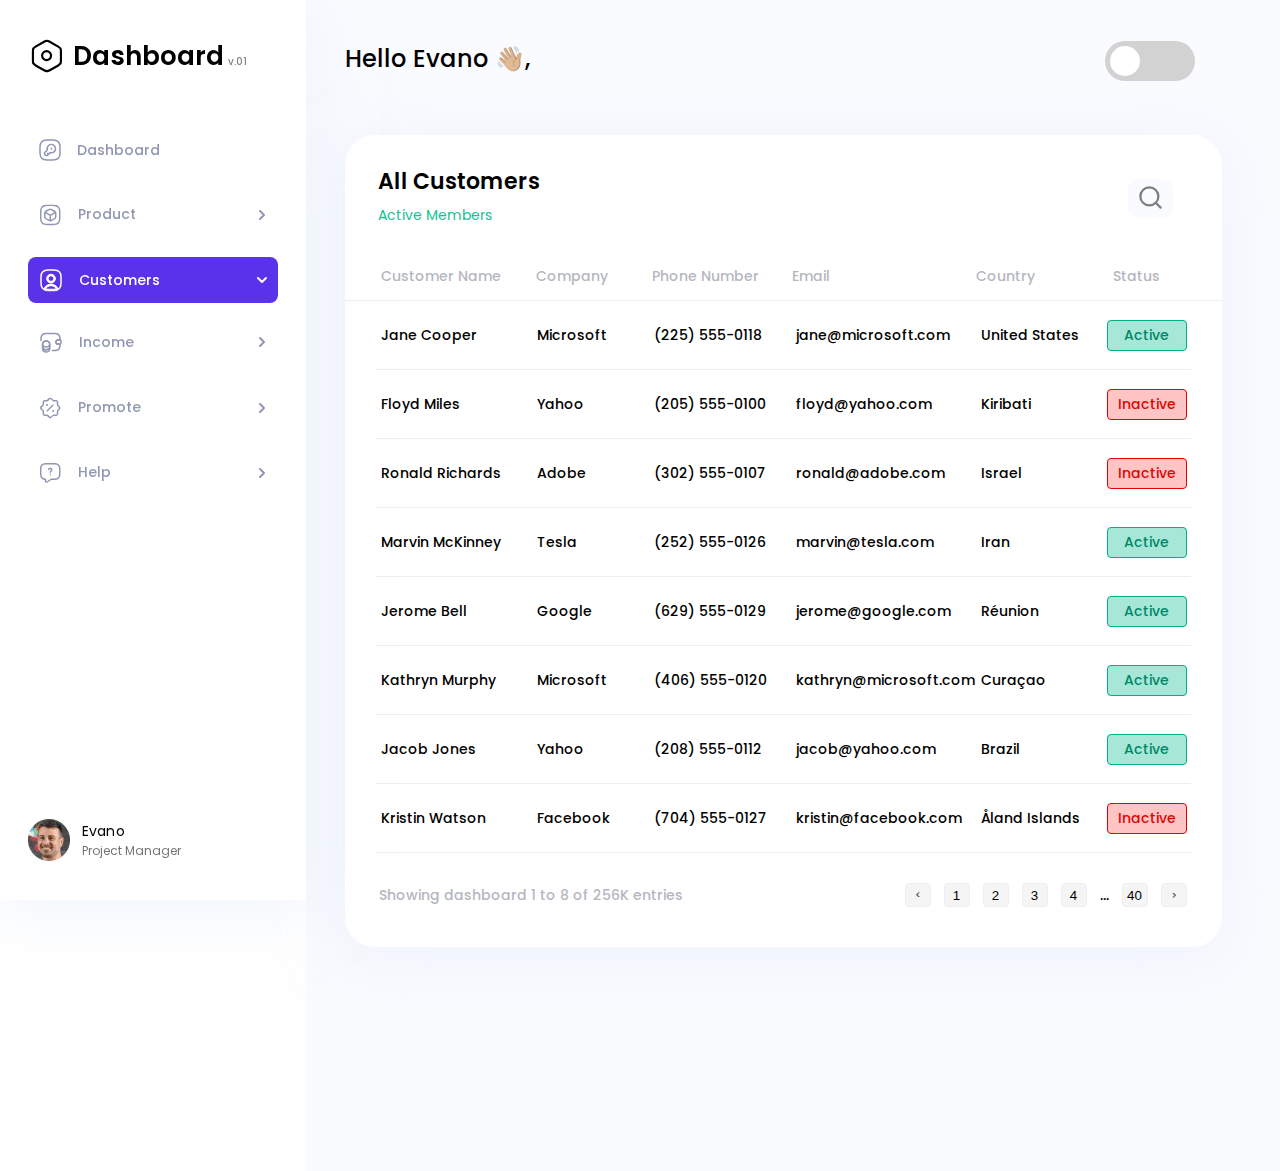
==== commit bc11398f: "theme add" ====
--- a/docs/index.html
+++ b/docs/index.html
@@ -4,6 +4,7 @@
 <head>
 	<meta charset="UTF-8">
 	<meta http-equiv="X-UA-Compatible" content="IE=edge">
+	<meta name="description" content="Test">
 	<meta name="viewport" content="width=device-width, initial-scale=1.0">
 	<meta name="format-detection" content="telephone=no">
 	
@@ -132,7 +133,13 @@
       <section class="dashboard">
         <div class="dashboard__container">
           <h2 class="visually-hidden">dashboard base</h2>
-          <p class="dashboard__main-text">Hello Evano 👋🏼,</p>
+          <div class="dashboard__main-block">
+            <p class="dashboard__main-text">Hello Evano 👋🏼,</p>
+            <div class="dashboard__toggler">
+              <input class="dashboard__field" type="checkbox" id="toggle">
+              <label class="dashboard__swipe" for="toggle"></label>
+            </div>
+          </div>
           <div class="dashboard__box">
             <div class="dashboard__board">
               <div class="dashboard__block-text">
@@ -242,7 +249,8 @@
               <div class="dashboard__pagination">
                 <ul class="dashboard__list">
                   <li class="dashboard__item">
-                    <button class="pag pag-arr-first"><i class="arrow-pag"></i></button>
+                    <button class="pag pag-arr-first"><span class="visually-hidden">Left</span><i
+                        class="arrow-pag"></i></button>
                   </li>
                   <li class="dashboard__item dashboard__item-main">
                     <button class="pag pag-btn">1</button>
@@ -261,7 +269,8 @@
                     <button class="pag pag-btn">40</button>
                   </li>
                   <li class="dashboard__item">
-                    <button class="pag pag-second"><i class="arrow-pag"></i></button>
+                    <button class="pag pag-second"><span class="visually-hidden">Right</span><i
+                        class="arrow-pag"></i></button>
                   </li>
                 </ul>
               </div>
--- a/docs/css/home.min.css
+++ b/docs/css/home.min.css
@@ -1 +1 @@
-@charset "UTF-8";a,abbr,acronym,address,applet,article,aside,audio,b,big,blockquote,body,canvas,caption,center,cite,code,dd,del,details,dfn,div,dl,dt,em,embed,fieldset,figcaption,figure,footer,form,h1,h2,h3,h4,h5,h6,header,hgroup,html,i,iframe,img,ins,kbd,label,legend,li,mark,menu,nav,object,ol,output,p,pre,q,ruby,s,samp,section,small,span,strike,strong,sub,summary,sup,table,tbody,td,tfoot,th,thead,time,tr,tt,u,ul,var,video{margin:0;padding:0;border:0;font-size:100%;font:inherit;vertical-align:baseline}article,aside,details,figcaption,figure,footer,header,hgroup,menu,nav,section{display:block}ol,ul{list-style:none}blockquote,q{quotes:none}blockquote:after,blockquote:before,q:after,q:before{content:"";content:none}table{border-collapse:collapse;border-spacing:0}@font-face{font-family:Poppins;font-display:swap;font-style:normal;font-weight:400;src:url(../fonts/Poppins-Regular.woff) format("woff"),url(../fonts/Poppins-Regular.woff2) format("woff2")}@font-face{font-family:Poppins;font-display:swap;font-style:normal;font-weight:500;src:url(../fonts/Poppins-Medium.woff) format("woff"),url(../fonts/Poppins-Medium.woff2) format("woff2")}@font-face{font-family:Poppins;font-display:swap;font-style:normal;font-weight:600;src:url(../fonts/Poppins-SemiBold.woff) format("woff"),url(../fonts/Poppins-SemiBold.woff2) format("woff2")}@font-face{font-family:icons;src:url(../fonts/icons.eot?ddprne);src:url(../fonts/icons.eot?ddprne#iefix) format("embedded-opentype"),url(../fonts/icons.ttf?ddprne) format("truetype"),url(../fonts/icons.woff?ddprne) format("woff"),url(../fonts/icons.svg?ddprne#icomoon) format("svg");font-weight:400;font-style:normal;font-display:block}i{font-family:icons!important;speak:never;font-style:normal;font-weight:400;font-variant:normal;text-transform:none;line-height:1;-webkit-font-smoothing:antialiased;-moz-osx-font-smoothing:grayscale}.d:before{content:"\e900"}.arrow:before{content:"\e901"}.arrow-pag:before{content:"\e902"}.discount:before{content:"\e903"}.key:before{content:"\e904"}.question:before{content:"\e905"}.search:before{content:"\e906"}.setting:before{content:"\e907"}.user:before{content:"\e908"}.wallet:before{content:"\e909"}body.lock{overflow:hidden}body{line-height:1;font-family:Poppins,Arial,sans-serif;font-size:1em;font-weight:400}[class*=__container]{padding-left:5.3333333333%;padding-right:5.3333333333%}.wrapper{display:flex;flex-direction:column;justify-content:space-between;min-height:100vh}main{flex:1 1 auto}img{max-width:100%;height:auto}.visually-hidden{position:absolute;width:1px;height:1px;margin:-1px;border:0;padding:0;white-space:nowrap;-webkit-clip-path:inset(100%);clip-path:inset(100%);clip:rect(0 0 0 0);overflow:hidden}.header{position:relative}.header__body{min-height:70px;display:flex;justify-content:space-between;align-items:center}.header__logo{z-index:2;font-size:35px;transition:.3s}.header__list{display:flex;gap:15px}.header__list li{cursor:pointer;transition:.3s;font-size:1.875em;line-height:.8}.header__list a{display:flex;justify-content:center}.header.active:before{left:0}.burger{position:relative;z-index:2;min-height:40px;width:40px;margin-left:-5px;display:flex;align-items:center;justify-content:center;transition:.3s;cursor:pointer}.burger__wrapper{width:30px;height:20px;position:relative;display:flex;flex-direction:column}.burger__wrapper span,.burger__wrapper:after,.burger__wrapper:before{width:100%;height:2px;background-color:#000;transition:.3s;transform:translate(0,0);position:relative;left:0}.burger__wrapper:before{content:"";animation:.7s forwards burgerTopDisabled}.burger__wrapper:after{content:"";animation:.7s forwards burgerBottomDisabled}.burger__wrapper span{top:50%;transform:translate(0,-150%);transition:background-color .3s,transform .3s}@keyframes burgerTopDisabled{0%{top:50%;transform:translate(0,-50%) rotate(-45deg)}50%{top:50%;transform:translate(0,-50%)}100%{top:0;transform:translate(0,0)}}@keyframes burgerBottomDisabled{0%{top:50%;transform:translate(0,-250%) rotate(45deg)}50%{top:50%;transform:translate(0,-250%)}100%{top:100%;transform:translate(0,-300%)}}.burger.active .burger__wrapper:before{animation:.7s forwards burgerTopActive}.burger.active .burger__wrapper span{transform:translate(0,-150%) scale(0);transition:background-color .3s,transform .3s .3s}.burger.active .burger__wrapper:after{animation:.7s forwards burgerBottomActive}@keyframes burgerTopActive{0%{top:0;transform:translate(0,0)}50%{top:50%;transform:translate(0,-50%)}100%{top:50%;transform:translate(0,-50%) rotate(-45deg)}}@keyframes burgerBottomActive{0%{top:100%;transform:translate(0,-300%)}50%{top:50%;transform:translate(0,-250%)}100%{top:50%;transform:translate(0,-250%) rotate(45deg)}}.active{display:flex;justify-content:center;align-items:center;color:#008767;background-color:rgba(22,192,152,.3803921569);border:1px solid #00b087;border-radius:4px;padding:4px 0;font-size:.875em;line-height:1.5;font-weight:500;min-width:78px}.inactive{display:flex;justify-content:center;align-items:center;color:#df0404;background-color:#ffc5c5;border:1px solid #df0404;border-radius:4px;padding:4px 0;font-size:.875em;line-height:1.5;font-weight:500;min-width:78px}.nav-item{color:#9197b3;display:flex;align-items:center;gap:16px;cursor:pointer;border-radius:8px;padding:11px 8px 11px 11px}.nav-item:hover{background-color:#c9bdf8}.nav-item:hover .nav-item__text{color:#fff}.nav-item:hover svg path{stroke:#fff}.nav-item:hover .d,.nav-item:hover .discount,.nav-item:hover .question{color:#fff}.nav-item__text{font-weight:500;font-size:.875em;line-height:1.5}.nav-item__ic{display:flex;justify-content:center;align-items:center;margin-left:auto}.nav-item svg path{stroke:#9197b3}.nav-item.current{background-color:#5932ea}.nav-item.current .nav-item__text{color:#fff}.nav-item.current svg path{stroke:#fff}.nav-item.current .nav-item__ic{transition:.2s;transform:rotate(90deg)}.nav-item.current .d,.nav-item.current .discount,.nav-item.current .question{color:#fff}.nav-item:nth-child(4){margin-top:-4px}.d,.discount,.question{font-size:1.4375em}.pag-btn{width:24px;height:24px}.row-active{box-sizing:border-box;display:flex;gap:15px;position:relative}.row-active::after{content:"";position:absolute;background-color:#eee;width:98%;height:1px;bottom:0;left:0;right:0;margin:0 auto}.row-active__cell{box-sizing:border-box;display:flex;align-items:center;padding:19px 5px}.row-active__cell:first-child{flex:0 1 17.5%;min-width:127px}.row-active__cell:nth-child(2){flex:0 1 12.7%;min-width:80px}.row-active__cell:nth-child(3){flex:0 1 15.6%;min-width:127px}.row-active__cell:nth-child(4){flex:0 1 21.2%;min-width:170px}.row-active__cell:nth-child(5){flex:0 1 13.8%;min-width:93px}.row-active__cell:nth-child(6){flex:1 1 auto;min-width:78px}.row-active__text{display:block;font-weight:500;font-size:.875em;line-height:1.5}.navboard{background-color:#fff;position:fixed;height:100%;width:306px;top:0;left:0;z-index:1;box-shadow:0 10px 60px 0 rgba(226,236,249,.5)}.navboard__container{overflow:auto;height:100%;display:flex;flex-direction:column;justify-content:space-between;padding:37px 28px 0;gap:20px}.navboard__block-title{display:flex;margin-bottom:52px}.navboard__title{font-weight:600;font-size:1.625em;line-height:1.5;color:#000;margin-right:4px}.navboard__elem{font-weight:500;font-size:.625em;line-height:1.5;color:#838383;align-self:flex-end;padding-bottom:7px}.navboard__list{display:flex;flex-direction:column;gap:20px}.navboard__block-user{margin-top:auto;display:flex;padding-bottom:76px;gap:12px}.navboard__pic-wrap{overflow:hidden;width:42px;height:42px}.navboard__pic{background:url(../img/gallery/avatar.webp) center no-repeat;width:42px;height:42px}.navboard__block-name{display:flex;flex-direction:column;padding-top:2px}.navboard__name{color:#000;display:block;font-size:.875em;line-height:1.5;letter-spacing:.01em}.navboard__desc{color:#757575;font-size:.75em;line-height:1.5;display:block}.setting{color:#000;font-size:2.3125em;margin-right:8px}.dashboard{background-color:#fafbff;position:relative;left:306px;width:calc(100% - 306px)}.dashboard__container{padding:41px 8.4% 23% 6.3%}.dashboard__main-text{color:#000;font-weight:500;font-size:1.5em;line-height:1.5;margin-bottom:51px}.dashboard__box{background-color:#fff;box-shadow:0 10px 60px rgba(226,236,249,.5);border-radius:30px}.dashboard__board{display:flex;justify-content:space-between;flex-wrap:wrap;gap:15px;padding:30px 5.5% 0 3.75%;margin-bottom:26px}.dashboard__subtitle{font-weight:600;font-size:1.375em;line-height:1.5;color:#000;margin-bottom:7px}.dashboard__text{color:#16c098;font-size:.875em;line-height:1.5}.dashboard__field-wrap{padding-top:14px;flex:0 1 auto;align-self:flex-start;max-width:216px}.dashboard__field-wrap svg{width:29px;height:27px}.dashboard__field-wrap svg path{stroke:#7e7e7e}.dashboard__field-body{display:flex;gap:8px;background-color:#f9fbff;border-radius:10px;padding:5px 8px 7px}.dashboard__field{background-color:transparent;width:100%;height:auto;border:none}.dashboard__field::-moz-placeholder{color:#b5b7c0;font-size:.9375em;line-height:normal;letter-spacing:-.01em}.dashboard__field::placeholder{color:#b5b7c0;font-size:.9375em;line-height:normal;letter-spacing:-.01em}.dashboard__table-container{width:100%}.dashboard__table-wrap{overflow:auto;width:100%}.dashboard__table{width:100%}.dashboard__main-row{box-sizing:border-box;display:block}.dashboard__table-head-row{box-sizing:border-box;padding:0 28px 0 31px;display:flex;position:relative}.dashboard__table-head-row::after{content:"";position:absolute;background-color:#eee;width:100%;height:1px;bottom:0;left:0}.dashboard__table-head-cell{padding:14px 5px;display:flex;box-sizing:border-box}.dashboard__table-head-cell:first-child{flex:1 1 15.4%;min-width:127px}.dashboard__table-head-cell:nth-child(2){flex:1 10.8%;min-width:80px}.dashboard__table-head-cell:nth-child(3){flex:1 1 13.5%;min-width:115px}.dashboard__table-head-cell:nth-child(4){flex:1 1 19%;min-width:170px}.dashboard__table-head-cell:nth-child(5){flex:1 1 13.3%;min-width:93px}.dashboard__table-head-cell:nth-child(6){flex:1 1 auto;min-width:78px}.dashboard__row-text{display:inline-block;color:#b5b7c0;font-weight:500;font-size:.875em;line-height:1.5}.dashboard__table-body{box-sizing:border-box;display:block;padding:0 31px}.dashboard__footer-block{display:flex;justify-content:space-between;flex-wrap:wrap;gap:35px;padding:30px 4% 40px 3.875%}.dashboard__par{font-weight:500;font-size:.875em;line-height:1.5;color:#b5b7c0;padding-top:2px}.dashboard__list{display:flex;gap:13px}.dashboard__item-main.current .pag-btn{background-color:#5932ea;color:#fff}.dashboard .pag{display:flex;justify-content:center;align-items:center;width:26px;height:24px;background:#f5f5f5;border:1px solid #eee;border-radius:4px;font-weight:500;cursor:pointer}.dashboard .pag:hover{background-color:#dcdcdc}.dashboard .pag:active{background-color:#e8e8e8}.dashboard__points{padding-top:4px}.dashboard .pag-second .arrow-pag{transform:rotate(180deg)}.arrow-pag{color:#404b52;font-size:.4375em}@media (min-width:1000px){.header__logo:hover{transform:scale(1.2)}.header__list{align-items:center}.header__list li:hover{transform:scale(1.2)}.burger{display:none}}@media (max-width:1349px){.dashboard__container{padding:41px 6% 23% 4%}}@media (max-width:1299px){.row-active::after{width:100%}}@media (max-width:1149px){.nav-item{padding:11px 6px 11px 8px}.dashboard__container{padding:41px 4.5% 23% 3%}}@media (max-width:999px){.header:before{content:"";position:absolute;top:0;left:-100vw;height:100%;background-color:#a7afe2;z-index:1;transition:.3s}.header__nav{overflow:auto;left:-100vw;top:0;height:100vh;position:absolute;background-color:#a7afe2;transition:.3s;padding:100px 3.90625% 20px}.header__list{flex-direction:column}.header.active .header__nav{left:0}.nav-item{justify-content:center}.nav-item__ic,.nav-item__text{display:none}.navboard{width:100px}.navboard__block-title{margin-bottom:30px;justify-content:center}.navboard__elem,.navboard__title{display:none}.navboard__nav{margin-bottom:30px}.navboard__block-name{display:none}.setting{margin-right:0}.dashboard{left:100px;width:calc(100% - 100px)}}@media (max-width:767px){.header:before{width:100vw}.header__nav{width:100vw;align-items:center}.header__list{align-items:center;gap:20px}.header__list li{width:100%}}@media (max-width:499px){.navboard{width:80px}.navboard__container{padding:37px 16% 0}.navboard__block-user{justify-content:center}.dashboard__list{gap:4px;flex-wrap:wrap}}@media (min-width:768px) and (max-width:999px){.header:before,.header__nav{width:40vw}}+@charset "UTF-8";a,abbr,acronym,address,applet,article,aside,audio,b,big,blockquote,body,canvas,caption,center,cite,code,dd,del,details,dfn,div,dl,dt,em,embed,fieldset,figcaption,figure,footer,form,h1,h2,h3,h4,h5,h6,header,hgroup,html,i,iframe,img,ins,kbd,label,legend,li,mark,menu,nav,object,ol,output,p,pre,q,ruby,s,samp,section,small,span,strike,strong,sub,summary,sup,table,tbody,td,tfoot,th,thead,time,tr,tt,u,ul,var,video{margin:0;padding:0;border:0;font-size:100%;font:inherit;vertical-align:baseline}article,aside,details,figcaption,figure,footer,header,hgroup,menu,nav,section{display:block}ol,ul{list-style:none}blockquote,q{quotes:none}blockquote:after,blockquote:before,q:after,q:before{content:"";content:none}table{border-collapse:collapse;border-spacing:0}@font-face{font-family:Poppins;font-display:swap;font-style:normal;font-weight:400;src:url(../fonts/Poppins-Regular.woff) format("woff"),url(../fonts/Poppins-Regular.woff2) format("woff2")}@font-face{font-family:Poppins;font-display:swap;font-style:normal;font-weight:500;src:url(../fonts/Poppins-Medium.woff) format("woff"),url(../fonts/Poppins-Medium.woff2) format("woff2")}@font-face{font-family:Poppins;font-display:swap;font-style:normal;font-weight:600;src:url(../fonts/Poppins-SemiBold.woff) format("woff"),url(../fonts/Poppins-SemiBold.woff2) format("woff2")}@font-face{font-family:icons;src:url(../fonts/icons.eot?ddprne);src:url(../fonts/icons.eot?ddprne#iefix) format("embedded-opentype"),url(../fonts/icons.ttf?ddprne) format("truetype"),url(../fonts/icons.woff?ddprne) format("woff"),url(../fonts/icons.svg?ddprne#icomoon) format("svg");font-weight:400;font-style:normal;font-display:block}i{font-family:icons!important;speak:never;font-style:normal;font-weight:400;font-variant:normal;text-transform:none;line-height:1;-webkit-font-smoothing:antialiased;-moz-osx-font-smoothing:grayscale}.d:before{content:"\e900"}.arrow:before{content:"\e901"}.arrow-pag:before{content:"\e902"}.discount:before{content:"\e903"}.key:before{content:"\e904"}.question:before{content:"\e905"}.search:before{content:"\e906"}.setting:before{content:"\e907"}.user:before{content:"\e908"}.wallet:before{content:"\e909"}body.lock{overflow:hidden}body{line-height:1;font-family:Poppins,Arial,sans-serif;font-size:1em;font-weight:400}[class*=__container]{padding-left:5.3333333333%;padding-right:5.3333333333%}.wrapper{display:flex;flex-direction:column;justify-content:space-between;min-height:100vh}main{flex:1 1 auto}img{max-width:100%;height:auto}.visually-hidden{position:absolute;width:1px;height:1px;margin:-1px;border:0;padding:0;white-space:nowrap;-webkit-clip-path:inset(100%);clip-path:inset(100%);clip:rect(0 0 0 0);overflow:hidden}.header{position:relative}.header__body{min-height:70px;display:flex;justify-content:space-between;align-items:center}.header__logo{z-index:2;font-size:35px;transition:.3s}.header__list{display:flex;gap:15px}.header__list li{cursor:pointer;transition:.3s;font-size:1.875em;line-height:.8}.header__list a{display:flex;justify-content:center}.header.active:before{left:0}.burger{position:relative;z-index:2;min-height:40px;width:40px;margin-left:-5px;display:flex;align-items:center;justify-content:center;transition:.3s;cursor:pointer}.burger__wrapper{width:30px;height:20px;position:relative;display:flex;flex-direction:column}.burger__wrapper span,.burger__wrapper:after,.burger__wrapper:before{width:100%;height:2px;background-color:#000;transition:.3s;transform:translate(0,0);position:relative;left:0}.burger__wrapper:before{content:"";animation:.7s forwards burgerTopDisabled}.burger__wrapper:after{content:"";animation:.7s forwards burgerBottomDisabled}.burger__wrapper span{top:50%;transform:translate(0,-150%);transition:background-color .3s,transform .3s}@keyframes burgerTopDisabled{0%{top:50%;transform:translate(0,-50%) rotate(-45deg)}50%{top:50%;transform:translate(0,-50%)}100%{top:0;transform:translate(0,0)}}@keyframes burgerBottomDisabled{0%{top:50%;transform:translate(0,-250%) rotate(45deg)}50%{top:50%;transform:translate(0,-250%)}100%{top:100%;transform:translate(0,-300%)}}.burger.active .burger__wrapper:before{animation:.7s forwards burgerTopActive}.burger.active .burger__wrapper span{transform:translate(0,-150%) scale(0);transition:background-color .3s,transform .3s .3s}.burger.active .burger__wrapper:after{animation:.7s forwards burgerBottomActive}@keyframes burgerTopActive{0%{top:0;transform:translate(0,0)}50%{top:50%;transform:translate(0,-50%)}100%{top:50%;transform:translate(0,-50%) rotate(-45deg)}}@keyframes burgerBottomActive{0%{top:100%;transform:translate(0,-300%)}50%{top:50%;transform:translate(0,-250%)}100%{top:50%;transform:translate(0,-250%) rotate(45deg)}}.active{display:flex;justify-content:center;align-items:center;color:#008767;background-color:rgba(22,192,152,.3803921569);border:1px solid #00b087;border-radius:4px;padding:4px 0;font-size:.875em;line-height:1.5;font-weight:500;min-width:78px}.inactive{display:flex;justify-content:center;align-items:center;color:#df0404;background-color:#ffc5c5;border:1px solid #df0404;border-radius:4px;padding:4px 0;font-size:.875em;line-height:1.5;font-weight:500;min-width:78px}.nav-item{color:#9197b3;display:flex;align-items:center;gap:16px;cursor:pointer;border-radius:8px;padding:11px 8px 11px 11px}.nav-item:hover{background-color:#c9bdf8}.nav-item:hover .nav-item__text{color:#fff}.nav-item:hover svg path{stroke:#fff}.nav-item:hover .d,.nav-item:hover .discount,.nav-item:hover .question{color:#fff}.nav-item__text{font-weight:500;font-size:.875em;line-height:1.5}.nav-item__ic{display:flex;justify-content:center;align-items:center;margin-left:auto}.nav-item svg path{stroke:#9197b3}.nav-item.current{background-color:#5932ea}.nav-item.current .nav-item__text{color:#fff}.nav-item.current svg path{stroke:#fff}.nav-item.current .nav-item__ic{transition:.2s;transform:rotate(90deg)}.nav-item.current .d,.nav-item.current .discount,.nav-item.current .question{color:#fff}.nav-item:nth-child(4){margin-top:-4px}.d,.discount,.question{font-size:1.4375em}.pag-btn{width:24px;height:24px}.row-active{box-sizing:border-box;display:flex;gap:15px;position:relative}.row-active::after{content:"";position:absolute;background-color:#eee;width:98%;height:1px;bottom:0;left:0;right:0;margin:0 auto}.row-active__cell{box-sizing:border-box;display:flex;align-items:center;padding:19px 5px}.row-active__cell:first-child{flex:0 1 17.5%;min-width:127px}.row-active__cell:nth-child(2){flex:0 1 12.7%;min-width:80px}.row-active__cell:nth-child(3){flex:0 1 15.6%;min-width:127px}.row-active__cell:nth-child(4){flex:0 1 21.2%;min-width:170px}.row-active__cell:nth-child(5){flex:0 1 13.8%;min-width:93px}.row-active__cell:nth-child(6){flex:1 1 auto;min-width:78px}.row-active__text{display:block;font-weight:500;font-size:.875em;line-height:1.5}.navboard{transition:.2s;background-color:#fff;position:fixed;height:100%;width:306px;top:0;left:0;z-index:1;box-shadow:0 10px 60px 0 rgba(226,236,249,.5)}.navboard__container{overflow:auto;height:100%;display:flex;flex-direction:column;justify-content:space-between;padding:37px 28px 0;gap:30px}.navboard__block-title{display:flex;margin-bottom:52px}.navboard__title{font-weight:600;font-size:1.625em;line-height:1.5;color:#000;margin-right:4px;transition:.2s}.navboard__elem{font-weight:500;font-size:.625em;line-height:1.5;color:#838383;align-self:flex-end;padding-bottom:7px;transition:.2s}.navboard__list{display:flex;flex-direction:column;gap:20px}.navboard__block-user{margin-top:auto;display:flex;padding-bottom:76px;gap:12px}.navboard__pic-wrap{overflow:hidden;width:42px;height:42px}.navboard__pic{background:url(../img/gallery/avatar.webp) center no-repeat;width:42px;height:42px}.navboard__block-name{display:flex;flex-direction:column;padding-top:2px}.navboard__name{color:#000;display:block;font-size:.875em;line-height:1.5;letter-spacing:.01em;transition:.2s}.navboard__desc{color:#757575;font-size:.75em;line-height:1.5;display:block;transition:.2s}.setting{color:#000;font-size:2.3125em;margin-right:8px;transition:.2s}.dashboard{transition:.2s;background-color:#fafbff;position:relative;left:306px;width:calc(100% - 306px)}.dashboard__container{padding:41px 8.4% 23% 6.3%}.dashboard__main-block{display:flex;justify-content:space-between;gap:10px;flex-wrap:wrap;margin-bottom:51px;padding-right:3%}.dashboard__field{display:none}.dashboard__swipe{display:inline-block;background-color:#d2d2d2;width:90px;height:40px;border-radius:100px;cursor:pointer;position:relative;transition:.2s}.dashboard__swipe::before{content:"";position:absolute;background-color:#fff;border-radius:50%;width:30px;height:30px;left:5px;top:0;bottom:0;margin:auto 0;transition:.2s}.dashboard__field:checked+.dashboard__swipe{background-color:#5932ea}.dashboard__field:checked+.dashboard__swipe::before{transform:translateX(50px)}.dashboard__main-text{color:#000;font-weight:500;font-size:1.5em;line-height:1.5;transition:.2s}.dashboard__box{transition:.2s;background-color:#fff;box-shadow:0 10px 60px rgba(226,236,249,.5);border-radius:30px}.dashboard__board{display:flex;justify-content:space-between;flex-wrap:wrap;gap:15px;padding:30px 5.5% 0 3.75%;margin-bottom:26px}.dashboard__subtitle{font-weight:600;font-size:1.375em;line-height:1.5;color:#000;margin-bottom:7px}.dashboard__text{color:#16c098;font-size:.875em;line-height:1.5}.dashboard__field-wrap{padding-top:14px;flex:0 1 auto;align-self:flex-start;max-width:216px}.dashboard__field-wrap svg{width:29px;height:27px}.dashboard__field-wrap svg path{stroke:#7e7e7e}.dashboard__field-body{display:flex;gap:8px;background-color:#f9fbff;border-radius:10px;padding:5px 8px 7px}.dashboard__field{background-color:transparent;width:100%;height:auto;border:none}.dashboard__field::-moz-placeholder{color:#b5b7c0;font-size:.9375em;line-height:normal;letter-spacing:-.01em}.dashboard__field::placeholder{color:#b5b7c0;font-size:.9375em;line-height:normal;letter-spacing:-.01em}.dashboard__table-container{width:100%}.dashboard__table-wrap{overflow:auto;width:100%}.dashboard__table{width:100%}.dashboard__main-row{box-sizing:border-box;display:block}.dashboard__table-head-row{box-sizing:border-box;padding:0 28px 0 31px;display:flex;position:relative}.dashboard__table-head-row::after{content:"";position:absolute;background-color:#eee;width:100%;height:1px;bottom:0;left:0}.dashboard__table-head-cell{padding:14px 5px;display:flex;box-sizing:border-box}.dashboard__table-head-cell:first-child{flex:1 1 15.4%;min-width:127px}.dashboard__table-head-cell:nth-child(2){flex:1 10.8%;min-width:80px}.dashboard__table-head-cell:nth-child(3){flex:1 1 13.5%;min-width:115px}.dashboard__table-head-cell:nth-child(4){flex:1 1 19%;min-width:170px}.dashboard__table-head-cell:nth-child(5){flex:1 1 13.3%;min-width:93px}.dashboard__table-head-cell:nth-child(6){flex:1 1 auto;min-width:78px}.dashboard__row-text{display:inline-block;color:#b5b7c0;font-weight:500;font-size:.875em;line-height:1.5}.dashboard__table-body{box-sizing:border-box;display:block;padding:0 31px}.dashboard__footer-block{display:flex;justify-content:space-between;flex-wrap:wrap;gap:35px;padding:30px 4% 40px 3.875%}.dashboard__par{font-weight:500;font-size:.875em;line-height:1.5;color:#b5b7c0;padding-top:2px}.dashboard__list{display:flex;gap:13px}.dashboard__item-main.current .pag-btn{background-color:#5932ea;color:#fff}.dashboard .pag{display:flex;justify-content:center;align-items:center;width:26px;height:24px;background:#f5f5f5;border:1px solid #eee;border-radius:4px;font-weight:500;cursor:pointer}.dashboard .pag:hover{background-color:#dcdcdc}.dashboard .pag:active{background-color:#e8e8e8}.dashboard__points{padding-top:4px}.dashboard .pag-second .arrow-pag{transform:rotate(180deg)}.arrow-pag{color:#404b52;font-size:.4375em}body.darken .navboard{box-shadow:none;background-color:#303030}body.darken .navboard .setting,body.darken .navboard__desc,body.darken .navboard__elem,body.darken .navboard__name,body.darken .navboard__title{color:#fff}body.darken .dashboard{background-color:#1c1c1c}body.darken .dashboard__main-text{color:#fff}body.darken .dashboard__box{background-color:#696969;box-shadow:none}@media (min-width:1000px){.header__logo:hover{transform:scale(1.2)}.header__list{align-items:center}.header__list li:hover{transform:scale(1.2)}.burger{display:none}}@media (max-width:1349px){.dashboard__container{padding:41px 6% 23% 4%}}@media (max-width:1299px){.row-active::after{width:100%}}@media (max-width:1149px){.nav-item{padding:11px 6px 11px 8px}.dashboard__container{padding:41px 4.5% 23% 3%}}@media (max-width:999px){.header:before{content:"";position:absolute;top:0;left:-100vw;height:100%;background-color:#a7afe2;z-index:1;transition:.3s}.header__nav{overflow:auto;left:-100vw;top:0;height:100vh;position:absolute;background-color:#a7afe2;transition:.3s;padding:100px 3.90625% 20px}.header__list{flex-direction:column}.header.active .header__nav{left:0}.nav-item{justify-content:center}.nav-item__ic,.nav-item__text{display:none}.navboard{width:100px}.navboard__block-title{margin-bottom:30px;justify-content:center}.navboard__elem,.navboard__title{display:none}.navboard__nav{margin-bottom:30px}.navboard__block-name{display:none}.setting{margin-right:0}.dashboard{left:100px;width:calc(100% - 100px)}}@media (max-width:767px){.header:before{width:100vw}.header__nav{width:100vw;align-items:center}.header__list{align-items:center;gap:20px}.header__list li{width:100%}}@media (max-width:499px){.navboard{width:80px}.navboard__container{padding:37px 16% 0}.navboard__block-user{justify-content:center}.dashboard__list{gap:4px;flex-wrap:wrap}}@media (min-width:768px) and (max-width:999px){.header:before,.header__nav{width:40vw}}